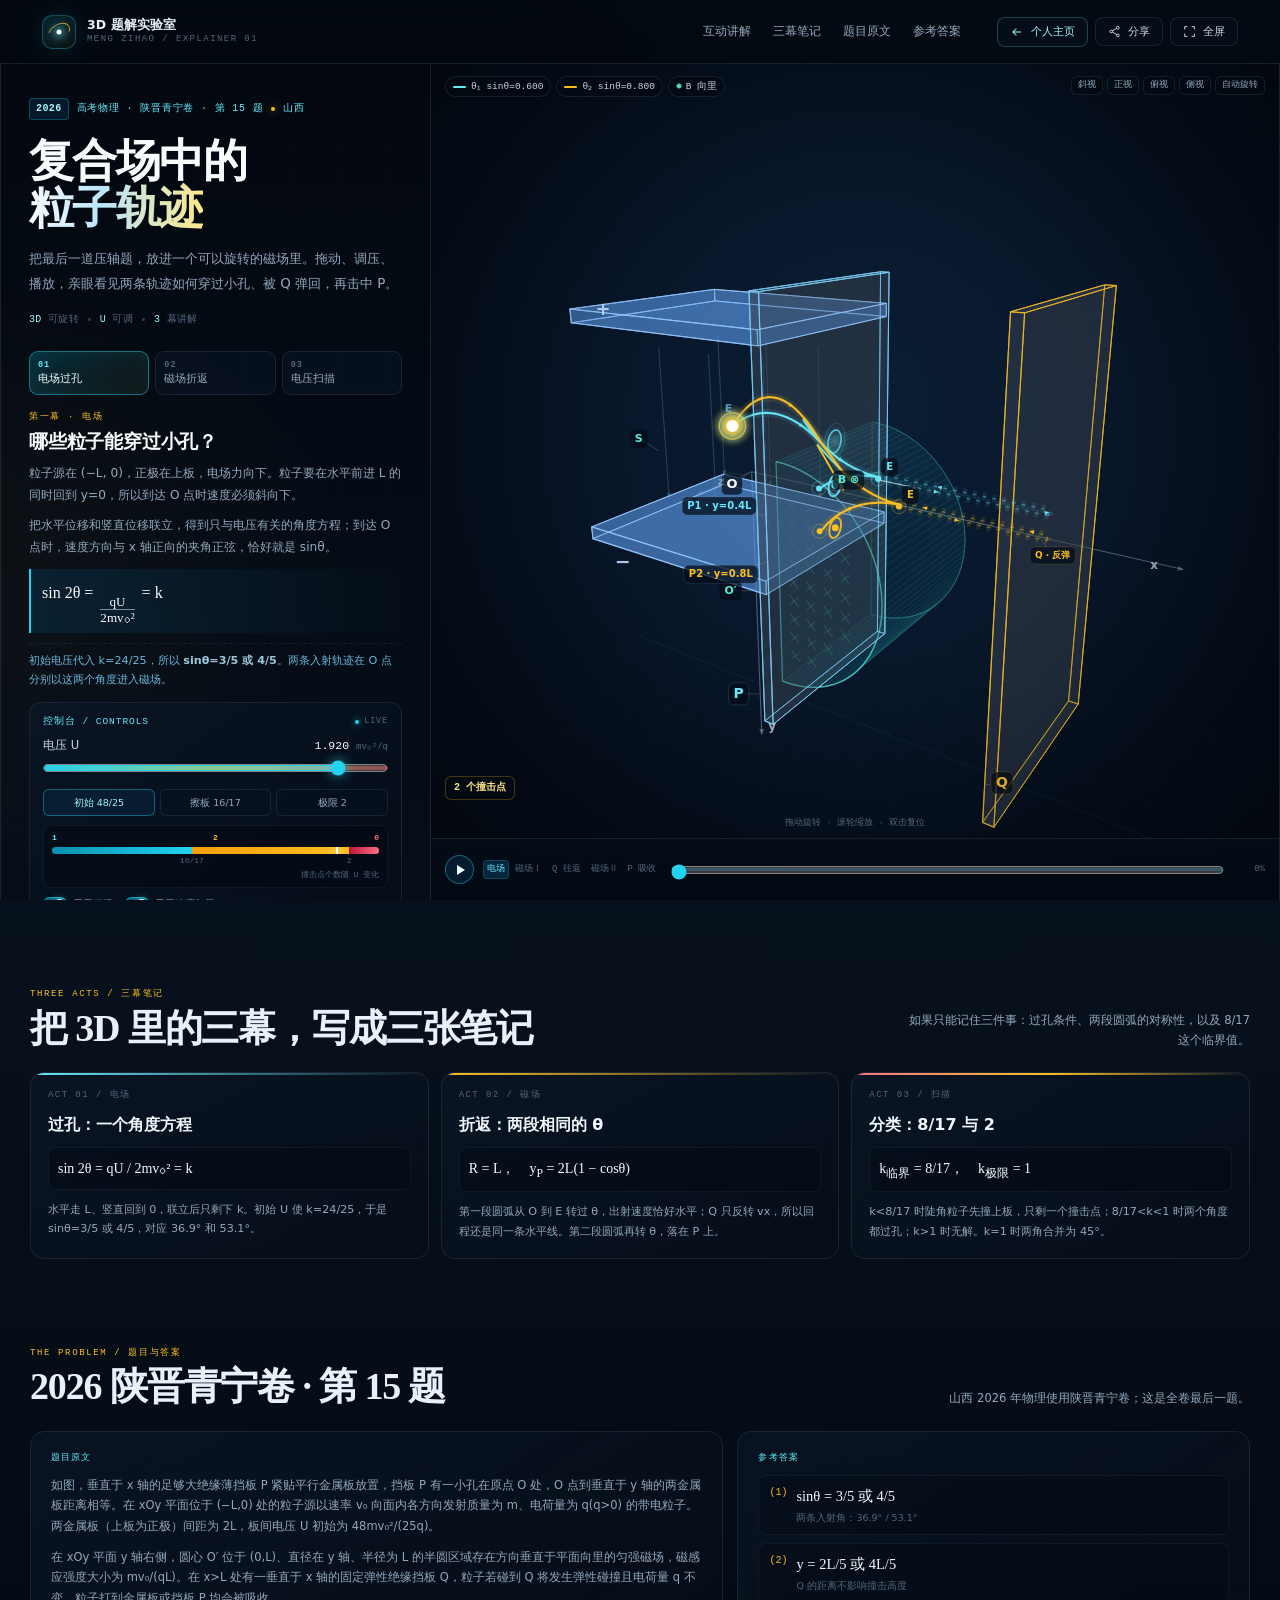
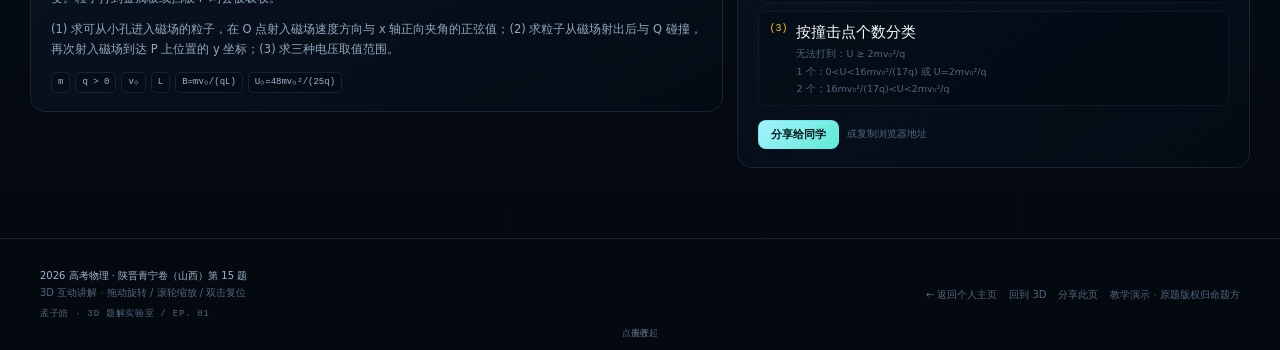
==== explainers/2026-shanxi-physics.html @ 92a9661e "Add 3D physics explainer page" ====
<!doctype html>
<html lang="zh-CN">
<head>
<meta charset="utf-8">
<meta name="viewport" content="width=device-width,initial-scale=1,viewport-fit=cover">
<title>复合场中的粒子轨迹 · 3D 题解 01 | 孟子皓</title>
<meta name="description" content="孟子皓的 3D 题解实验室 · EP.01：2026 高考物理陕晋青宁卷（山西）第 15 题。可旋转 3D 场景、可调电压、三幕讲解。肉眼看见粒子如何穿过小孔、被 Q 弹回并击中 P。">
<meta name="author" content="孟子皓">
<meta name="theme-color" content="#04080f">
<meta property="og:type" content="website">
<meta property="og:site_name" content="孟子皓 · 3D 题解实验室">
<meta property="og:title" content="复合场中的粒子轨迹 · 3D 题解 01">
<meta property="og:description" content="把最后一道压轴题，放进一个可以旋转的磁场。拖动、调压、播放，亲眼看见两条粒子轨迹如何穿过小孔、被 Q 弹回，再击中 P。">
<meta property="og:image" content="../assets/explainers/2026-shanxi-physics-scene.jpg">
<meta property="og:image:width" content="590">
<meta property="og:image:height" content="568">
<meta property="og:image:alt" content="复合场中的粒子轨迹 · 3D 题解场景">
<meta property="og:locale" content="zh_CN">
<meta name="twitter:card" content="summary_large_image">
<meta name="twitter:title" content="复合场中的粒子轨迹 · 3D 题解 01">
<meta name="twitter:description" content="可旋转 3D 场景 · 可调电压 · 三幕讲解">
<meta name="twitter:image" content="../assets/explainers/2026-shanxi-physics-scene.jpg">
<link rel="icon" href="data:image/svg+xml,%3Csvg%20xmlns='http://www.w3.org/2000/svg'%20viewBox='0%200%2064%2064'%3E%3Crect%20x='2'%20y='2'%20width='60'%20height='60'%20rx='14'%20fill='%2307111d'%20stroke='%23164e63'/%3E%3Cpath%20d='M13%2032h38M32%2013v38'%20stroke='%2338bdf8'%20stroke-opacity='.25'/%3E%3Cpath%20d='M32%2018a14%2014%200%200%201%200%2028z'%20fill='none'%20stroke='%2322d3ee'/%3E%3Cpath%20d='M9%2035c7-8%2013-8%2018-3%205%205%2012%206%2027-2'%20fill='none'%20stroke='%23fbbf24'%20stroke-width='2.4'/%3E%3Ccircle%20cx='32'%20cy='32'%20r='3'%20fill='%23f8fafc'/%3E%3C/svg%3E">
<style>
:root{
  --bg:#04080f;
  --bg-2:#07111d;
  --panel:rgba(8,18,32,.72);
  --panel-2:rgba(11,24,41,.72);
  --line:rgba(148,163,184,.14);
  --line-soft:rgba(148,163,184,.08);
  --text:#e8f1fb;
  --muted:#93a8bd;
  --faint:#52677d;
  --cyan:#67e8f9;
  --teal:#5eead4;
  --amber:#fbbf24;
  --red:#fb7185;
  --serif:"Songti SC","STSong","Noto Serif SC","SimSun",Georgia,serif;
  --sans:"PingFang SC","Microsoft YaHei","Noto Sans SC",system-ui,-apple-system,"Segoe UI",sans-serif;
  --mono:"JetBrains Mono","SFMono-Regular",Consolas,"Liberation Mono",monospace;
}
*{box-sizing:border-box}
html{scroll-behavior:smooth}
html,body{width:100%;max-width:100%}
body{
  margin:0;
  min-width:320px;
  background:
    radial-gradient(1200px 700px at 82% -12%, rgba(34,211,238,.13), transparent 58%),
    radial-gradient(900px 600px at -10% 30%, rgba(251,191,36,.055), transparent 55%),
    linear-gradient(180deg,#04080f 0%,#07111d 45%,#04080f 100%);
  color:var(--text);
  font-family:var(--sans);
  -webkit-font-smoothing:antialiased;
  line-height:1.6;
  overflow-x:hidden;
}
body:before{
  content:"";
  position:fixed;
  inset:0;
  pointer-events:none;
  z-index:0;
  background-image:
    linear-gradient(rgba(148,163,184,.032) 1px, transparent 1px),
    linear-gradient(90deg, rgba(148,163,184,.032) 1px, transparent 1px);
  background-size:48px 48px;
  mask-image:linear-gradient(180deg,rgba(0,0,0,.9),rgba(0,0,0,.25) 65%,transparent);
  -webkit-mask-image:linear-gradient(180deg,rgba(0,0,0,.9),rgba(0,0,0,.25) 65%,transparent);
}
::selection{background:rgba(34,211,238,.3);color:#fff}
a{color:inherit}
button{font:inherit}
.page{position:relative;z-index:1;min-height:100vh}

/* top bar */
.topbar{
  position:sticky;top:0;z-index:60;
  height:64px;display:flex;align-items:center;gap:26px;
  padding:0 clamp(16px,3.6vw,42px);
  border-bottom:1px solid var(--line);
  background:rgba(4,9,16,.72);
  backdrop-filter:blur(18px);-webkit-backdrop-filter:blur(18px);
}
.brand{display:flex;align-items:center;gap:11px;text-decoration:none;min-width:0;flex:0 0 auto}
.brand-mark{
  width:34px;height:34px;border-radius:10px;position:relative;flex:0 0 auto;
  border:1px solid rgba(34,211,238,.3);
  background:linear-gradient(145deg,rgba(34,211,238,.16),rgba(251,191,36,.05));
  box-shadow:0 0 26px rgba(34,211,238,.12);
}
.brand-mark:before{
  content:"";position:absolute;inset:8px 4px;border:1px solid rgba(251,191,36,.75);
  border-radius:50%;transform:rotate(-32deg);border-left-color:transparent;border-bottom-color:transparent;
}
.brand-mark:after{
  content:"";position:absolute;left:50%;top:50%;width:5px;height:5px;border-radius:50%;
  background:#f8fafc;transform:translate(-50%,-50%);box-shadow:0 0 10px 2px rgba(103,232,249,.9);
}
.brand b{display:block;font-size:12.5px;line-height:1.25;letter-spacing:.01em;white-space:nowrap}
.brand small{display:block;font:9px/1.4 var(--mono);letter-spacing:.16em;color:var(--faint);text-transform:uppercase;white-space:nowrap}
.topnav{display:flex;align-items:center;gap:2px;margin-left:auto}
.topnav a{
  text-decoration:none;font-size:11.5px;color:var(--muted);padding:7px 10px;border-radius:7px;
  transition:.16s;white-space:nowrap;
}
.topnav a:hover{color:var(--text);background:rgba(148,163,184,.08)}
.top-actions{display:flex;align-items:center;gap:7px;flex:0 0 auto}
.top-actions .home-link{color:#a5f3fc;border-color:rgba(103,232,249,.24);background:rgba(8,47,73,.28)}
.top-actions .home-link:hover{color:#fff;border-color:rgba(103,232,249,.52);background:rgba(8,47,73,.5)}
.top-actions .home-link svg{width:14px;height:14px;flex:0 0 auto}
.footer-series{display:block;margin-top:7px;color:var(--faint);font:9px/1.5 var(--mono);letter-spacing:.08em}
.btn{
  display:inline-flex;align-items:center;justify-content:center;gap:7px;
  border:1px solid var(--line);border-radius:8px;padding:7px 12px;
  background:rgba(10,22,38,.58);color:#cbd5e1;font-size:11px;line-height:1.2;
  cursor:pointer;transition:.16s;white-space:nowrap;text-decoration:none;
}
.btn:hover{color:#fff;border-color:rgba(103,232,249,.4);background:rgba(8,47,73,.35)}
.btn.primary{
  color:#06151d;border-color:rgba(103,232,249,.7);
  background:linear-gradient(135deg,#a5f3fc,#5eead4);
  font-weight:700;
}
.btn.primary:hover{background:linear-gradient(135deg,#cffafe,#99f6e4);border-color:#cffafe}
.btn.ghost{background:rgba(8,18,32,.5)}
.btn svg{width:13px;height:13px;flex:0 0 auto}

/* mobile hero */
.mobile-hero{display:none}

/* lab */
.lab{
  width:min(1640px,100%);margin:0 auto;
  display:grid;grid-template-columns:430px minmax(0,1fr);
  height:calc(100vh - 64px);min-height:700px;
  border-left:1px solid var(--line);border-right:1px solid var(--line);
  background:rgba(4,10,18,.26);min-width:0;
}
.brief{
  overflow-y:auto;overscroll-behavior:contain;
  padding:34px 28px 54px;border-right:1px solid var(--line);
  scrollbar-width:thin;scrollbar-color:rgba(56,189,248,.26) transparent;
  min-width:0;
}
.brief::-webkit-scrollbar{width:5px}
.brief::-webkit-scrollbar-thumb{background:rgba(56,189,248,.24);border-radius:99px}
.eyebrow{
  display:flex;align-items:center;gap:8px;flex-wrap:wrap;
  font:10px/1.4 var(--mono);letter-spacing:.08em;color:var(--cyan);
}
.eyebrow .year{
  display:inline-flex;align-items:center;justify-content:center;
  padding:3px 6px;border:1px solid rgba(34,211,238,.28);border-radius:4px;
  background:rgba(8,47,73,.45);color:#a5f3fc;font-weight:700;letter-spacing:.04em;
}
.eyebrow .dot{width:4px;height:4px;border-radius:50%;background:var(--amber);box-shadow:0 0 8px rgba(251,191,36,.7)}
h1{
  margin:18px 0 14px;font-family:var(--serif);font-weight:600;
  font-size:clamp(36px,3.5vw,49px);line-height:1.06;letter-spacing:-.035em;
  color:#f8fafc;
}
h1 em{
  font-style:normal;
  background:linear-gradient(92deg,#f8fafc 0%,#bae6fd 42%,#fde68a 100%);
  -webkit-background-clip:text;background-clip:text;-webkit-text-fill-color:transparent;
}
.lede{margin:0;font-size:13.4px;line-height:1.85;color:var(--muted);max-width:36em}
.intro-meta{display:flex;align-items:center;gap:9px;flex-wrap:wrap;margin-top:16px;font:10px/1.4 var(--mono);color:var(--faint);letter-spacing:.03em}
.intro-meta i{width:3px;height:3px;border-radius:50%;background:rgba(148,163,184,.35);display:inline-block}
.intro-meta b{color:#a5f3fc;font-weight:500}

/* tabs */
.tabs{display:grid;grid-template-columns:repeat(3,1fr);gap:6px;margin:24px 0 16px}
.tab{
  appearance:none;border:1px solid var(--line);border-radius:9px;
  background:rgba(10,22,38,.5);color:var(--muted);
  padding:9px 8px;text-align:left;cursor:pointer;transition:.16s;
  display:flex;flex-direction:column;gap:3px;min-width:0;
}
.tab b{font:8.5px/1 var(--mono);letter-spacing:.12em;color:var(--faint);font-weight:600}
.tab span{font-size:11px;line-height:1.2;white-space:nowrap;overflow:hidden;text-overflow:ellipsis}
.tab:hover{border-color:rgba(103,232,249,.28);color:#cbd5e1}
.tab.active{
  color:#ecfeff;border-color:rgba(34,211,238,.48);
  background:linear-gradient(145deg,rgba(8,145,178,.25),rgba(251,191,36,.05));
  box-shadow:0 0 22px rgba(34,211,238,.07) inset;
}
.tab.active b{color:var(--cyan)}

/* step content */
.step-panel{display:none}
.step-panel.active{display:block;animation:rise .35s ease both}
@keyframes rise{from{opacity:0;transform:translateY(4px)}to{opacity:1;transform:none}}
.kicker{font:9px/1.4 var(--mono);letter-spacing:.18em;color:var(--amber);text-transform:uppercase;margin-bottom:5px}
.step-panel h2{margin:0 0 9px;font-size:19px;line-height:1.35;font-weight:650;color:#f8fafc;letter-spacing:-.01em}
.step-panel p{margin:0 0 8px;font-size:12.2px;line-height:1.78;color:var(--muted)}
.step-panel p b{color:#e2e8f0;font-weight:600}
.formula{
  margin:11px 0 10px;padding:9px 11px;border-left:2px solid #22d3ee;border-radius:0 9px 9px 0;
  background:linear-gradient(90deg,rgba(8,47,73,.55),rgba(8,20,35,.22));
  color:#f8fafc;font-family:"Cambria Math","Times New Roman",Georgia,serif;
  font-size:16px;line-height:1.9;overflow-x:auto;white-space:nowrap;
}
.frac{display:inline-flex;flex-direction:column;vertical-align:-.55em;text-align:center;line-height:1.02;margin:0 3px;font-size:.82em}
.frac>span:first-child{border-bottom:1px solid rgba(226,232,240,.55);padding:0 3px 1px}
.frac>span:last-child{padding-top:1px}
.note{
  margin-top:10px;padding-top:8px;border-top:1px dashed rgba(56,189,248,.14);
  font-size:11.2px;line-height:1.68;color:#7dd3fc;opacity:.86;
}
.note b{color:#bae6fd}

/* cards / controls */
.card{border:1px solid var(--line);border-radius:12px;background:linear-gradient(145deg,rgba(11,24,41,.68),rgba(6,14,26,.55));padding:12px 13px;margin-top:12px}
.card-head{display:flex;align-items:center;justify-content:space-between;gap:8px;margin-bottom:8px}
.card-head>span{font:9.5px/1.4 var(--mono);letter-spacing:.1em;color:var(--cyan);text-transform:uppercase}
.card-head .live{display:flex;align-items:center;gap:5px;font:8.5px/1 var(--mono);color:var(--faint)}
.card-head .live:before{content:"";width:4px;height:4px;border-radius:50%;background:#22d3ee;box-shadow:0 0 7px #22d3ee;animation:pulse 1.8s infinite}
@keyframes pulse{50%{opacity:.35}}
.control-head{display:flex;align-items:baseline;justify-content:space-between;gap:10px;font-size:11.5px;color:#cbd5e1}
.control-head b{font:11.5px/1.3 var(--mono);color:#f8fafc;white-space:nowrap;font-weight:500}
.control-head b small{font-size:9px;color:var(--faint);font-weight:400}
input[type=range]{accent-color:#22d3ee}
#voltage{width:100%;height:22px;margin:2px 0 4px;cursor:pointer;background:transparent}
#voltage::-webkit-slider-runnable-track{height:4px;border-radius:99px;background:linear-gradient(90deg,rgba(34,211,238,.5),rgba(251,191,36,.5),rgba(251,113,133,.42))}
#voltage::-webkit-slider-thumb{-webkit-appearance:none;width:15px;height:15px;border-radius:50%;margin-top:-5.5px;background:#f8fafc;border:2px solid #22d3ee;box-shadow:0 0 12px rgba(34,211,238,.6);cursor:grab}
#voltage::-moz-range-track{height:4px;border-radius:99px;background:rgba(56,189,248,.35)}
#voltage::-moz-range-thumb{width:13px;height:13px;border:2px solid #22d3ee;background:#f8fafc;border-radius:50%}
.quick{display:flex;gap:5px;margin:3px 0 9px;flex-wrap:wrap}
.quick button{
  flex:1;min-width:0;border:1px solid var(--line);border-radius:6px;
  background:rgba(8,18,32,.58);color:var(--muted);padding:5px 3px;
  font-size:9.5px;cursor:pointer;transition:.15s;white-space:nowrap;
}
.quick button:hover{color:#e2e8f0;border-color:rgba(34,211,238,.4)}
.quick button.active{color:#a5f3fc;border-color:rgba(34,211,238,.4);background:rgba(8,47,73,.42)}

.band-wrap{margin:6px 0 8px;padding:8px 8px 6px;border-radius:8px;background:rgba(3,10,19,.46);border:1px solid var(--line-soft)}
.band-labels{display:flex;justify-content:space-between;font:8px/1 var(--mono);font-weight:700;margin-bottom:5px}
.band{height:7px;border-radius:99px;display:flex;overflow:hidden;position:relative;background:#0f172a}
.band .z1{background:linear-gradient(90deg,#0891b2,#22d3ee)}
.band .z2{background:linear-gradient(90deg,#f59e0b,#fbbf24)}
.band .z0{background:linear-gradient(90deg,#be123c,#fb7185)}
.band-marker{position:absolute;top:-3px;width:2px;height:13px;background:#f8fafc;box-shadow:0 0 8px rgba(248,250,252,.9);transform:translateX(-1px);border-radius:2px}
.band-ticks{position:relative;height:12px;font:8px/1 var(--mono);color:var(--faint);margin-top:3px}
.band-ticks span{position:absolute;transform:translateX(-50%);white-space:nowrap}
.band-caption{font:8px/1.3 var(--mono);color:var(--faint);text-align:right;margin-top:1px}

.switches{display:flex;gap:12px;flex-wrap:wrap;margin-top:7px}
.switch{display:inline-flex;align-items:center;gap:6px;font-size:10px;color:var(--muted);cursor:pointer;user-select:none}
.switch input{position:absolute;opacity:0;width:0;height:0}
.switch .track{width:24px;height:13px;border-radius:99px;background:rgba(51,65,85,.8);border:1px solid rgba(148,163,184,.2);position:relative;transition:.16s;flex:0 0 auto}
.switch .track:after{content:"";position:absolute;left:2px;top:1px;width:9px;height:9px;border-radius:50%;background:#94a3b8;transition:.16s}
.switch input:checked+.track{background:rgba(8,145,178,.6);border-color:rgba(34,211,238,.55)}
.switch input:checked+.track:after{left:11px;background:#ecfeff;box-shadow:0 0 7px rgba(103,232,249,.8)}

/* readout */
.read-grid{display:grid;grid-template-columns:1.35fr .85fr;gap:5px 8px;font-size:10.5px;align-items:baseline}
.read-grid span{color:var(--faint);white-space:nowrap;overflow:hidden;text-overflow:ellipsis}
.read-grid b{color:#e2e8f0;font-weight:500;text-align:right;font-variant-numeric:tabular-nums;white-space:nowrap;overflow:hidden;text-overflow:ellipsis}
.read-grid b.warn{color:var(--amber)}

.empty{
  display:none;border:1px solid rgba(251,113,133,.24);background:rgba(76,5,25,.22);
  border-radius:10px;padding:10px 11px;margin-top:10px;
}
.empty.show{display:block}
.empty b{display:block;font-size:11px;color:#fda4af;margin-bottom:3px}
.empty p{margin:0;font-size:10.5px;line-height:1.6;color:#fecdd3;opacity:.72}

/* details */
details{border:1px solid var(--line);border-radius:11px;background:rgba(7,16,29,.44);margin-top:10px;padding:9px 11px}
details summary{list-style:none;display:flex;align-items:center;justify-content:space-between;gap:8px;cursor:pointer;font-size:10.5px;color:#cbd5e1;font-weight:600}
details summary::-webkit-details-marker{display:none}
details summary .hint{font:8.5px/1.4 var(--mono);color:var(--faint);font-weight:400}
details[open] summary{margin-bottom:7px}
details p{margin:0 0 6px;font-size:10.8px;line-height:1.7;color:var(--muted)}
details p:last-child{margin-bottom:0}
.answer-list{display:flex;flex-direction:column;gap:6px}
.answer-list .row{display:flex;gap:8px;padding-top:6px;border-top:1px dashed rgba(251,191,36,.12);font-size:10.5px;line-height:1.55;color:#e2e8f0}
.answer-list .row:first-child{padding-top:0;border-top:0}
.answer-list .row>b{color:var(--amber);flex:0 0 auto}
.answer-list .row em{font-style:normal;color:#9fb4c9}
.answer-list .ranges{display:flex;flex-direction:column;gap:3px;font-size:9.7px;color:#cbd5e1}
.answer-list .ranges span{display:flex;gap:5px}
.answer-list .ranges i{font-style:normal;color:var(--faint)}
.answer-list .fine{font-size:8.7px;line-height:1.5;color:var(--faint);padding-left:22px}

/* viewer */
.viewer{
  position:relative;min-width:0;min-height:0;display:flex;flex-direction:column;
  background:
    radial-gradient(ellipse at 52% 38%,#0b1d34 0,#06111f 46%,#030912 100%);
}.viewer:after{
  content:"";position:absolute;inset:0;pointer-events:none;
  background:radial-gradient(ellipse at 50% 45%,transparent 45%,rgba(2,6,12,.48) 100%);
}
.canvas-wrap{flex:1 1 auto;min-height:0;position:relative;overflow:hidden}
#scene{position:absolute;inset:0;display:block;width:100%;height:100%;touch-action:none;cursor:grab}
.hud{position:absolute;left:14px;top:12px;right:14px;display:flex;align-items:flex-start;justify-content:space-between;gap:10px;pointer-events:none;z-index:2}
.legend{display:flex;flex-wrap:wrap;gap:5px;max-width:60%}
.chip{
  display:inline-flex;align-items:center;gap:5px;font:9.5px/1.2 var(--mono);
  color:#cbd5e1;background:rgba(3,10,19,.62);border:1px solid var(--line);
  border-radius:999px;padding:4px 7px;backdrop-filter:blur(6px);white-space:nowrap;
}
.chip i{width:13px;height:2px;border-radius:2px;display:inline-block}
.chip.dim{color:var(--faint);border-style:dashed}
.chip .cross{font-weight:700;color:#5eead4;font-size:10px;line-height:1}
.view-actions{display:flex;gap:4px;flex-wrap:wrap;justify-content:flex-end;pointer-events:auto;max-width:46%}
.view-btn{
  border:1px solid var(--line);background:rgba(3,10,19,.62);color:var(--muted);
  border-radius:6px;padding:4px 6px;font:9px/1 var(--mono);cursor:pointer;
  transition:.15s;backdrop-filter:blur(6px);white-space:nowrap;
}
.view-btn:hover{color:#f8fafc;border-color:rgba(34,211,238,.42)}
.view-btn.on{color:#67e8f9;border-color:rgba(34,211,238,.45);background:rgba(8,47,73,.55)}
.status{
  position:absolute;left:14px;bottom:38px;z-index:2;
  font:10px/1.2 var(--mono);font-weight:600;color:#a5f3fc;
  background:rgba(3,10,19,.72);border:1px solid rgba(34,211,238,.22);
  border-radius:6px;padding:5px 8px;backdrop-filter:blur(6px);pointer-events:none;
}
.status[data-tone=amber]{color:#fde68a;border-color:rgba(251,191,36,.26)}
.status[data-tone=red]{color:#fecdd3;border-color:rgba(251,113,133,.3)}
.status[data-tone=muted]{color:var(--faint);border-color:var(--line)}
.hint{position:absolute;left:50%;bottom:9px;transform:translateX(-50%);z-index:2;font:9px/1.2 var(--mono);color:var(--faint);pointer-events:none;white-space:nowrap}

.timeline{
  flex:0 0 62px;display:flex;align-items:center;gap:9px;padding:0 14px;
  border-top:1px solid var(--line);background:linear-gradient(180deg,rgba(5,13,24,.68),rgba(3,9,18,.94));
  position:relative;z-index:3;min-width:0;
}
.play{
  width:29px;height:29px;flex:0 0 auto;border-radius:50%;
  border:1px solid rgba(34,211,238,.4);background:rgba(8,47,73,.5);
  display:flex;align-items:center;justify-content:center;cursor:pointer;transition:.16s;
}
.play:hover{background:rgba(8,145,178,.35);box-shadow:0 0 16px rgba(34,211,238,.2)}
.play .tri{width:0;height:0;border-top:5px solid transparent;border-bottom:5px solid transparent;border-left:8px solid #ecfeff;margin-left:2px}
.play .pause{width:8px;height:10px;border-left:3px solid #ecfeff;border-right:3px solid #ecfeff;display:block}
.stages{display:flex;gap:2px;flex:0 0 auto}
.stage{
  border:0;background:transparent;color:var(--faint);font:8.8px/1.2 var(--mono);
  padding:4px;border-radius:4px;cursor:pointer;white-space:nowrap;transition:.15s;
}
.stage:hover{color:#cbd5e1;background:rgba(30,41,59,.5)}
.stage.active{color:#67e8f9;background:rgba(8,47,73,.75);box-shadow:0 0 0 1px rgba(34,211,238,.2) inset}
#progress{flex:1;min-width:40px;height:18px;cursor:pointer;background:transparent}
#progress::-webkit-slider-runnable-track{height:3px;border-radius:99px;background:rgba(56,189,248,.22)}
#progress::-webkit-slider-thumb{-webkit-appearance:none;width:11px;height:11px;border-radius:50%;margin-top:-4px;background:#e2e8f0;border:2px solid #22d3ee}
#progress::-moz-range-track{height:3px;border-radius:99px;background:rgba(56,189,248,.22)}
#progress::-moz-range-thumb{width:10px;height:10px;border:2px solid #22d3ee;background:#e2e8f0;border-radius:50%}
.pct{font:9px/1 var(--mono);color:var(--faint);width:30px;text-align:right;flex:0 0 auto;font-variant-numeric:tabular-nums}

/* below fold */
.notes,.exam{width:min(1220px,calc(100% - 40px));margin:0 auto;padding:88px 0 0}
.section-head{display:flex;align-items:flex-end;justify-content:space-between;gap:18px;margin-bottom:22px}
.section-head .kicker{margin-bottom:6px}
.section-head h2{margin:0;font-family:var(--serif);font-weight:600;font-size:clamp(27px,3vw,38px);line-height:1.15;letter-spacing:-.03em}
.section-head p{margin:0;max-width:30em;font-size:11.5px;line-height:1.7;color:var(--muted);text-align:right}
.note-grid{display:grid;grid-template-columns:repeat(3,1fr);gap:12px}
.note-card{
  border:1px solid var(--line);border-radius:14px;padding:18px 17px 16px;
  background:linear-gradient(145deg,rgba(11,24,41,.62),rgba(6,14,26,.42));
  position:relative;overflow:hidden;
}
.note-card:before{content:"";position:absolute;left:0;top:0;width:100%;height:2px;background:linear-gradient(90deg,var(--cyan),transparent)}
.note-card:nth-child(2):before{background:linear-gradient(90deg,var(--amber),transparent)}
.note-card:nth-child(3):before{background:linear-gradient(90deg,var(--red),var(--amber),transparent)}
.note-card .num{font:9px/1 var(--mono);letter-spacing:.16em;color:var(--faint);margin-bottom:14px}
.note-card h3{margin:0 0 7px;font-size:16px;line-height:1.4;color:#f1f5f9;font-weight:650}
.note-card p{margin:0;font-size:11.2px;line-height:1.75;color:var(--muted)}
.note-card .mini-formula{
  margin:10px 0;padding:8px 9px;border-radius:7px;background:rgba(3,10,19,.45);
  border:1px solid var(--line-soft);font-family:"Cambria Math","Times New Roman",serif;
  font-size:14px;line-height:1.8;color:#f8fafc;white-space:nowrap;overflow-x:auto;
}

.exam{padding-bottom:70px}
.exam-grid{display:grid;grid-template-columns:1.15fr .85fr;gap:14px;align-items:start}
.exam-card,.answer-box{border:1px solid var(--line);border-radius:15px;background:linear-gradient(145deg,rgba(11,24,41,.62),rgba(6,14,26,.4));padding:20px 20px 18px}
.exam-card h3,.answer-box h3{margin:0 0 10px;font:9px/1.4 var(--mono);letter-spacing:.12em;color:var(--cyan);text-transform:uppercase}
.exam-card p{margin:0 0 10px;font-size:11.5px;line-height:1.8;color:var(--muted)}
.exam-card p:last-child{margin-bottom:0}
.givens{display:flex;flex-wrap:wrap;gap:5px;margin-top:12px}
.givens span{font:9px/1.2 var(--mono);color:#9fb4c9;border:1px solid var(--line);border-radius:5px;padding:4px 6px;background:rgba(3,10,19,.35)}
.result{display:flex;flex-direction:column;gap:8px}
.result .r{display:flex;gap:9px;align-items:flex-start;padding:9px 10px;border-radius:8px;background:rgba(3,10,19,.35);border:1px solid var(--line-soft)}
.result .r>b{font:10px/1.5 var(--mono);color:var(--amber);flex:0 0 auto}
.result .r>div{font-size:11.5px;line-height:1.6;color:#e2e8f0}
.result .r small{display:block;font-size:9.5px;color:var(--faint);margin-top:2px}
.result .r .formula-line{font-family:"Cambria Math","Times New Roman",serif;font-size:14.5px;color:#f8fafc}
.share-cta{margin-top:14px;display:flex;gap:8px;align-items:center;flex-wrap:wrap}
.share-cta span{font:9.5px/1.4 var(--mono);color:var(--faint)}

footer{border-top:1px solid var(--line);padding:28px clamp(18px,4vw,40px);color:var(--faint);font-size:10px;line-height:1.7}
.footer-in{width:min(1220px,100%);margin:0 auto;display:flex;justify-content:space-between;gap:18px;flex-wrap:wrap;align-items:center}
.footer-in b{color:#9fb4c9;font-weight:500}
.footer-links{display:flex;gap:12px;flex-wrap:wrap}
.footer-links a,.footer-links button{background:none;border:0;padding:0;color:var(--faint);font:inherit;cursor:pointer;text-decoration:none}
.footer-links a:hover,.footer-links button:hover{color:var(--cyan)}

/* toast */
.toast{
  position:fixed;left:50%;bottom:26px;z-index:200;transform:translate(-50%,16px);
  background:rgba(6,16,29,.94);border:1px solid rgba(103,232,249,.28);
  color:#e2e8f0;border-radius:9px;padding:9px 13px;font-size:11px;line-height:1.4;
  box-shadow:0 18px 50px rgba(0,0,0,.55);opacity:0;pointer-events:none;
  transition:.22s;backdrop-filter:blur(10px);max-width:min(90vw,520px);text-align:center;
}
.toast.show{opacity:1;transform:translate(-50%,0)}

/* small screens */
@media (max-width:1120px){
  .lab{grid-template-columns:390px minmax(0,1fr)}
  .brief{padding:28px 22px 44px}
  .section-head p{display:none}
}
@media (max-width:900px){
  .topbar{height:56px;gap:12px;padding:0 15px}
  .topnav{display:none}
  .brand-mark{width:29px;height:29px}
  .brand b{font-size:11.5px}
  .brand small{font-size:8px;letter-spacing:.1em}
  .top-actions .btn{padding:6px 9px;font-size:10px}
  .top-actions .btn .label-full{display:none}
  .mobile-hero{display:block;width:100%;max-width:720px;margin:0 auto;padding:26px 18px 14px}
  .mobile-hero .eyebrow{font-size:9px}
  .mobile-hero h1{font-size:clamp(31px,8vw,42px);margin:12px 0 10px}
  .mobile-hero .lede{font-size:12.5px;max-width:100%;overflow-wrap:break-word}
  .mobile-hero .intro-meta{margin-top:12px}
  .lab{grid-template-columns:minmax(0,1fr);height:auto;min-height:0;border:0;width:100%}
  .viewer{order:1;height:58vh;min-height:420px;border-bottom:1px solid var(--line);width:100%;max-width:100%}
  .brief{order:2;overflow:visible;padding:20px 18px 36px;border-right:0;width:100%;max-width:100%}
  .brief>.intro{display:none}
  .tabs{position:sticky;top:56px;z-index:20;background:rgba(4,10,18,.92);backdrop-filter:blur(10px);padding:6px 0;margin-top:0}
  .legend{max-width:62%}
  .view-actions{max-width:38%}
  .status{bottom:10px;left:10px}
  .hint{display:none}
  .timeline{height:auto;min-height:76px;display:flex;flex-wrap:wrap;align-items:center;gap:7px 8px;padding:8px 11px;overflow:hidden;width:100%;max-width:100%}
  .stages{order:4;flex:1 0 100%;min-width:0;overflow-x:auto;justify-content:flex-start;padding-bottom:1px;scrollbar-width:none}
  .stages::-webkit-scrollbar{display:none}
  #progress{order:2;flex:1 1 120px;min-width:0;max-width:100%;width:auto}
  .pct{order:3;width:32px}
  .play{order:1}
  .notes,.exam{width:calc(100% - 36px);padding-top:64px}
  .section-head{display:block;margin-bottom:16px}
  .section-head h2{font-size:28px}
  .note-grid{grid-template-columns:1fr}
  .exam-grid{grid-template-columns:1fr}
  .exam{padding-bottom:52px}
  .footer-in{display:block;text-align:left}
  .footer-links{margin-top:10px}
}
@media (max-width:560px){
  .brand small{display:none}
  .top-actions{gap:5px}
  .top-actions .btn{padding:6px 8px}
  .mobile-hero{padding-top:20px}
  .viewer{height:54vh;min-height:380px}
  .legend{gap:3px}
  .chip{font-size:8px;padding:3px 5px}
  .view-actions{gap:3px;max-width:42%}
  .view-actions .view-btn:not([data-view="iso"]):not([data-view="front"]){display:none}
  #autoBtn{display:none}
  .view-btn{font-size:8px;padding:3px 4px}
  .stage{font-size:8px;padding:3px}
  .formula{font-size:14px}
  .step-panel h2{font-size:17px}
  .note-card{padding:15px}
  .exam-card,.answer-box{padding:16px}
}
@media (prefers-reduced-motion:reduce){
  *{animation-duration:.001ms!important;transition-duration:.001ms!important;scroll-behavior:auto!important}
}
</style>
</head>
<body>
<div class="page" id="top">
  <header class="topbar">
    <a class="brand" href="#top" aria-label="孟子皓 3D 题解实验室 · 回到顶部">
      <span class="brand-mark" aria-hidden="true"></span>
      <span>
        <b>3D 题解实验室</b>
        <small>MENG ZIHAO / EXPLAINER 01</small>
      </span>
    </a>
    <nav class="topnav" aria-label="页面导航">
      <a href="#lab">互动讲解</a>
      <a href="#notes">三幕笔记</a>
      <a href="#questions">题目原文</a>
      <a href="#answers">参考答案</a>
    </nav>
    <div class="top-actions">
      <a class="btn ghost home-link" href="../index.html#explainers" aria-label="返回孟子皓个人主页">
        <svg viewBox="0 0 24 24" fill="none" stroke="currentColor" stroke-width="1.8" aria-hidden="true"><path d="M19 12H5M11 6l-6 6 6 6"/></svg>
        <span class="label-full">个人主页</span>
      </a>
      <button type="button" class="btn ghost js-share" id="shareBtn" aria-label="分享这个网页">
        <svg viewBox="0 0 24 24" fill="none" stroke="currentColor" stroke-width="1.8" aria-hidden="true"><circle cx="18" cy="5" r="2.5"/><circle cx="6" cy="12" r="2.5"/><circle cx="18" cy="19" r="2.5"/><path d="m8.3 10.8 7.4-4.3M8.3 13.2l7.4 4.3"/></svg>
        <span class="label-full">分享</span>
      </button>
      <button type="button" class="btn ghost" id="fullBtn" aria-label="全屏观看">
        <svg viewBox="0 0 24 24" fill="none" stroke="currentColor" stroke-width="1.8" aria-hidden="true"><path d="M8 3H3v5M16 3h5v5M8 21H3v-5M16 21h5v-5"/></svg>
        <span class="label-full">全屏</span>
      </button>
    </div>
  </header>

  <main>
    <section class="mobile-hero" aria-label="课程介绍">
      <div class="eyebrow"><span class="year">2026</span> 高考物理 · 陕晋青宁卷 · 第 15 题 <i class="dot"></i> 山西</div>
      <h1>复合场中的<br><em>粒子轨迹</em></h1>
      <p class="lede">把最后一道压轴题，放进一个可以旋转的磁场里。拖动、调压、播放，亲眼看见两条轨迹如何穿过小孔、被 Q 弹回，再击中 P。</p>
      <div class="intro-meta"><span><b>3D</b> 可旋转</span><i></i><span><b>U</b> 可调</span><i></i><span><b>3</b> 幕讲解</span></div>
    </section>

    <section class="lab" id="lab" aria-label="3D 互动讲解">
      <aside class="brief">
        <div class="intro">
          <div class="eyebrow"><span class="year">2026</span> 高考物理 · 陕晋青宁卷 · 第 15 题 <i class="dot"></i> 山西</div>
          <h1>复合场中的<br><em>粒子轨迹</em></h1>
          <p class="lede">把最后一道压轴题，放进一个可以旋转的磁场里。拖动、调压、播放，亲眼看见两条轨迹如何穿过小孔、被 Q 弹回，再击中 P。</p>
          <div class="intro-meta"><span><b>3D</b> 可旋转</span><i></i><span><b>U</b> 可调</span><i></i><span><b>3</b> 幕讲解</span></div>
        </div>

        <div class="tabs" role="tablist" aria-label="三幕讲解">
          <button type="button" class="tab active" data-step="1" role="tab" aria-selected="true"><b>01</b><span>电场过孔</span></button>
          <button type="button" class="tab" data-step="2" role="tab" aria-selected="false"><b>02</b><span>磁场折返</span></button>
          <button type="button" class="tab" data-step="3" role="tab" aria-selected="false"><b>03</b><span>电压扫描</span></button>
        </div>

        <div class="step-panels" id="stepPanels">
          <article class="step-panel active" data-panel="1">
            <div class="kicker">第一幕 · 电场</div>
            <h2>哪些粒子能穿过小孔？</h2>
            <p>粒子源在 (−L, 0)，正极在上板，电场力向下。粒子要在水平前进 L 的同时回到 y=0，所以到达 O 点时速度必须斜向下。</p>
            <p>把水平位移和竖直位移联立，得到只与电压有关的角度方程；到达 O 点时，速度方向与 x 轴正向的夹角正弦，恰好就是 sinθ。</p>
            <div class="formula"><span>sin 2θ = </span><span class="frac"><span>qU</span><span>2mv₀²</span></span><span> = k</span></div>
            <div class="note">初始电压代入 k=24/25，所以 <b>sinθ=3/5 或 4/5</b>。两条入射轨迹在 O 点分别以这两个角度进入磁场。</div>
          </article>

          <article class="step-panel" data-panel="2">
            <div class="kicker">第二幕 · 磁场</div>
            <h2>磁场怎样把它送回 P？</h2>
            <p>进入磁场后，速度大小仍为 v₀，回旋半径 R=mv₀/(qB)=L。第一段圆弧从 O 到 E，正好转过 θ，出射速度变为水平。</p>
            <p>粒子水平撞上 Q，弹性碰撞只把 vx 反向；它沿同一水平线回到 E。第二段圆弧再转过 θ，打在 P 的右侧。</p>
            <div class="formula"><span>y<sub>P</sub> = 2L(1 − cos θ)</span></div>
            <div class="note">Q 的距离不影响撞击高度——这是本题最漂亮的对称性。代入两个角度，得到 <b>y=2L/5 或 4L/5</b>。动画中往返两条水平线略作错位，只为看清反弹。</div>
          </article>

          <article class="step-panel" data-panel="3">
            <div class="kicker">第三幕 · 扫描</div>
            <h2>电压如何决定撞击点个数？</h2>
            <p>电压越大，k 越大，入射角越靠近 45°，两条轨迹越靠拢。但电压太大时，没有粒子能到达 O；电压太小时，陡角轨迹会先撞上上板。</p>
            <p>临界条件是陡角轨迹的最高点刚好到上板，联立 sin²θ=2k 与 sin2θ=k，得到 k=8/17，即 U=16mv₀²/(17q)。</p>
            <div class="formula"><span>k = </span><span class="frac"><span>qU</span><span>2mv₀²</span></span><span>，　k<sub>临界</sub> = </span><span class="frac"><span>8</span><span>17</span></span></div>
            <div class="note">扫描电压时，场景会实时显示：0 个、1 个或 2 个撞击点。临界值 16/17 处按“擦板即吸收”计为 1 个。</div>
          </article>
        </div>

        <div class="card controls" aria-label="电压与显示控制">
          <div class="card-head"><span>控制台 / CONTROLS</span><span class="live">LIVE</span></div>
          <div class="control-head">
            <span>电压 U</span>
            <b><span id="uValue">1.920</span> <small>mv₀²/q</small></b>
          </div>
          <input id="voltage" type="range" min="0" max="2.2" step="0.001" value="1.92" aria-label="电压 U，单位 m v0 平方除以 q">
          <div class="quick" id="quick">
            <button type="button" data-u="1.92">初始 48/25</button>
            <button type="button" data-u="0.941176">擦板 16/17</button>
            <button type="button" data-u="2">极限 2</button>
          </div>
          <div class="band-wrap" aria-hidden="true">
            <div class="band-labels"><span style="color:#67e8f9">1</span><span style="color:#fbbf24">2</span><span style="color:#fb7185">0</span></div>
            <div class="band">
              <span class="z1" style="width:42.78%"></span>
              <span class="z2" style="width:48.13%"></span>
              <span class="z0" style="width:9.09%"></span>
              <i class="band-marker" id="bandMarker" style="left:87.27%"></i>
            </div>
            <div class="band-ticks"><span style="left:42.78%">16/17</span><span style="left:90.91%">2</span></div>
            <div class="band-caption">撞击点个数随 U 变化</div>
          </div>
          <div class="switches">
            <label class="switch"><input id="toggleField" type="checkbox" checked><span class="track"></span><span>显示磁场</span></label>
            <label class="switch"><input id="toggleVectors" type="checkbox" checked><span class="track"></span><span>显示速度矢量</span></label>
          </div>
        </div>

        <div class="card readout" aria-label="实时读数">
          <div class="card-head"><span>实时读数 / READOUT</span><span class="live">LIVE</span></div>
          <div class="read-grid" id="readout"></div>
        </div>

        <div class="empty" id="empty">
          <b>没有粒子能过孔</b>
          <p id="emptyText">U 超过 2mv₀²/q 后，k&gt;1，方程 sin2θ=k 无解。无论朝哪个方向发射，粒子都会先打到金属板或挡板 P。</p>
        </div>

        <details class="answers" open>
          <summary>参考结论 <span class="hint">点击收起</span></summary>
          <div class="answer-list">
            <div class="row"><b>(1)</b><span>sinθ = <em>3/5</em> 或 <em>4/5</em></span></div>
            <div class="row"><b>(2)</b><span>y = <em>2L/5</em> 或 <em>4L/5</em></span></div>
            <div class="row">
              <b>(3)</b>
              <div class="ranges">
                <span><i>无法打到：</i>U ≥ 2mv₀²/q</span>
                <span><i>1 个：</i>0&lt;U&lt;16mv₀²/(17q) 或 U=2mv₀²/q</span>
                <span><i>2 个：</i>16mv₀²/(17q)&lt;U&lt;2mv₀²/q</span>
              </div>
            </div>
            <div class="fine">U=16mv₀²/(17q) 为擦板临界；本页按“擦到即吸收”计为 1 个撞击点。</div>
          </div>
        </details>

        <details class="question">
          <summary>完整题干与已知量 <span class="hint">展开</span></summary>
          <p>挡板 P 垂直于 x 轴，小孔在 O；两金属板间距 2L，上板为正极，板间电压 U 初始为 48mv₀²/(25q)。粒子源在 (−L,0)，以 v₀ 向平面内各方向发射质量 m、电荷量 q(q&gt;0) 的粒子。y 轴右侧是圆心 O′(0,L)、直径在 y 轴、半径 L 的半圆磁场，B=mv₀/(qL)，方向垂直纸面向里。x&gt;L 处有垂直 x 轴的弹性绝缘挡板 Q。</p>
          <p>(1) 求可从小孔进入磁场的粒子，在 O 点速度方向与 x 轴正向夹角的正弦值。(2) 求粒子与 Q 碰撞后再次进入磁场，到达 P 上位置的 y 坐标。(3) 求三种电压范围。</p>
        </details>
      </aside>

      <section class="viewer" aria-label="三维场景">
        <div class="canvas-wrap" id="canvasWrap">
          <canvas id="scene" role="img" aria-label="可旋转的三维物理场景：平行金属板、半圆磁场、粒子轨迹与挡板 P、Q"></canvas>
          <div class="hud">
            <div class="legend" id="legend"></div>
            <div class="view-actions" aria-label="视角控制">
              <button type="button" class="view-btn" data-view="iso">斜视</button>
              <button type="button" class="view-btn" data-view="front">正视</button>
              <button type="button" class="view-btn" data-view="top">俯视</button>
              <button type="button" class="view-btn" data-view="side">侧视</button>
              <button type="button" class="view-btn" id="autoBtn">自动旋转</button>
            </div>
          </div>
          <div class="status" id="status" data-tone="amber">2 个撞击点</div>
          <div class="hint">拖动旋转 · 滚轮缩放 · 双击复位</div>
        </div>
        <div class="timeline">
          <button type="button" class="play" id="playBtn" aria-label="播放粒子运动"><span class="tri"></span></button>
          <div class="stages" id="stages">
            <button type="button" class="stage active" data-stage="electric">电场</button>
            <button type="button" class="stage" data-stage="arc1">磁场Ⅰ</button>
            <button type="button" class="stage" data-stage="q">Q 往返</button>
            <button type="button" class="stage" data-stage="arc2">磁场Ⅱ</button>
            <button type="button" class="stage" data-stage="impact">P 吸收</button>
          </div>
          <input id="progress" type="range" min="0" max="1" step="0.001" value="0" aria-label="播放进度">
          <span class="pct" id="pct">0%</span>
        </div>
      </section>
    </section>

    <section class="notes" id="notes">
      <div class="section-head">
        <div>
          <div class="kicker">THREE ACTS / 三幕笔记</div>
          <h2>把 3D 里的三幕，写成三张笔记</h2>
        </div>
        <p>如果只能记住三件事：过孔条件、两段圆弧的对称性，以及 8/17 这个临界值。</p>
      </div>
      <div class="note-grid">
        <article class="note-card">
          <div class="num">ACT 01 / 电场</div>
          <h3>过孔：一个角度方程</h3>
          <div class="mini-formula">sin 2θ = qU / 2mv₀² = k</div>
          <p>水平走 L、竖直回到 0，联立后只剩下 k。初始 U 使 k=24/25，于是 sinθ=3/5 或 4/5，对应 36.9° 和 53.1°。</p>
        </article>
        <article class="note-card">
          <div class="num">ACT 02 / 磁场</div>
          <h3>折返：两段相同的 θ</h3>
          <div class="mini-formula">R = L，　y<sub>P</sub> = 2L(1 − cosθ)</div>
          <p>第一段圆弧从 O 到 E 转过 θ，出射速度恰好水平；Q 只反转 vx，所以回程还是同一条水平线。第二段圆弧再转 θ，落在 P 上。</p>
        </article>
        <article class="note-card">
          <div class="num">ACT 03 / 扫描</div>
          <h3>分类：8/17 与 2</h3>
          <div class="mini-formula">k<sub>临界</sub> = 8/17，　k<sub>极限</sub> = 1</div>
          <p>k&lt;8/17 时陡角粒子先撞上板，只剩一个撞击点；8/17&lt;k&lt;1 时两个角度都过孔；k&gt;1 时无解。k=1 时两角合并为 45°。</p>
        </article>
      </div>
    </section>

    <section class="exam" id="questions">
      <div class="section-head">
        <div>
          <div class="kicker">THE PROBLEM / 题目与答案</div>
          <h2>2026 陕晋青宁卷 · 第 15 题</h2>
        </div>
        <p>山西 2026 年物理使用陕晋青宁卷；这是全卷最后一题。</p>
      </div>
      <div class="exam-grid">
        <article class="exam-card">
          <h3>题目原文</h3>
          <p>如图，垂直于 x 轴的足够大绝缘薄挡板 P 紧贴平行金属板放置，挡板 P 有一小孔在原点 O 处，O 点到垂直于 y 轴的两金属板距离相等。在 xOy 平面位于 (−L,0) 处的粒子源以速率 v₀ 向面内各方向发射质量为 m、电荷量为 q(q&gt;0) 的带电粒子。两金属板（上板为正极）间距为 2L，板间电压 U 初始为 48mv₀²/(25q)。</p>
          <p>在 xOy 平面 y 轴右侧，圆心 O′ 位于 (0,L)、直径在 y 轴、半径为 L 的半圆区域存在方向垂直于平面向里的匀强磁场，磁感应强度大小为 mv₀/(qL)。在 x&gt;L 处有一垂直于 x 轴的固定弹性绝缘挡板 Q，粒子若碰到 Q 将发生弹性碰撞且电荷量 q 不变。粒子打到金属板或挡板 P 均会被吸收。</p>
          <p>(1) 求可从小孔进入磁场的粒子，在 O 点射入磁场速度方向与 x 轴正向夹角的正弦值；(2) 求粒子从磁场射出后与 Q 碰撞，再次射入磁场到达 P 上位置的 y 坐标；(3) 求三种电压取值范围。</p>
          <div class="givens">
            <span>m</span><span>q &gt; 0</span><span>v₀</span><span>L</span><span>B=mv₀/(qL)</span><span>U₀=48mv₀²/(25q)</span>
          </div>
        </article>
        <aside class="answer-box" id="answers">
          <h3>参考答案</h3>
          <div class="result">
            <div class="r"><b>(1)</b><div><span class="formula-line">sinθ = 3/5 或 4/5</span><small>两条入射角：36.9° / 53.1°</small></div></div>
            <div class="r"><b>(2)</b><div><span class="formula-line">y = 2L/5 或 4L/5</span><small>Q 的距离不影响撞击高度</small></div></div>
            <div class="r"><b>(3)</b><div>
              <span class="formula-line">按撞击点个数分类</span>
              <small>无法打到：U ≥ 2mv₀²/q</small>
              <small>1 个：0&lt;U&lt;16mv₀²/(17q) 或 U=2mv₀²/q</small>
              <small>2 个：16mv₀²/(17q)&lt;U&lt;2mv₀²/q</small>
            </div></div>
          </div>
          <div class="share-cta">
            <button type="button" class="btn primary js-share">分享给同学</button>
            <span>或复制浏览器地址</span>
          </div>
        </aside>
      </div>
    </section>
  </main>

  <footer>
    <div class="footer-in">
      <div><b>2026 高考物理 · 陕晋青宁卷（山西）第 15 题</b><br>3D 互动讲解 · 拖动旋转 / 滚轮缩放 / 双击复位<span class="footer-series">孟子皓 · 3D 题解实验室 / EP. 01</span></div>
      <div class="footer-links">
        <a href="../index.html#explainers">← 返回个人主页</a>
        <a href="#lab">回到 3D</a>
        <button type="button" class="js-share">分享此页</button>
        <span>教学演示 · 原题版权归命题方</span>
      </div>
    </div>
  </footer>
</div>
<div class="toast" id="toast" role="status" aria-live="polite"></div>
<script>
const PI = Math.PI;
const TAU = PI * 2;
const U_INIT = 48 / 25;
const U_GRAZE = 16 / 17;
const U_LIMIT = 2;
const K_GRAZE = 8 / 17;
const Q_X = 2.05;

/* ------------------------------------------------------------------ */
/* Small math helpers.                                                */
/* ------------------------------------------------------------------ */

const clamp = (x, a, b) => Math.min(b, Math.max(a, x));
const lerp = (a, b, t) => a + (b - a) * t;
const sub = (a, b) => [a[0] - b[0], a[1] - b[1], a[2] - b[2]];
const add = (a, b) => [a[0] + b[0], a[1] + b[1], a[2] + b[2]];
const mul = (a, s) => [a[0] * s, a[1] * s, a[2] * s];
const dot = (a, b) => a[0] * b[0] + a[1] * b[1] + a[2] * b[2];
const cross = (a, b) => [
  a[1] * b[2] - a[2] * b[1],
  a[2] * b[0] - a[0] * b[2],
  a[0] * b[1] - a[1] * b[0],
];
const len = (a) => Math.sqrt(dot(a, a));
const norm = (a) => {
  const l = len(a) || 1;
  return [a[0] / l, a[1] / l, a[2] / l];
};
const dist3 = (a, b) => Math.hypot(a.x - b.x, a.y - b.y, a.z - b.z);
const p3 = (x, yDown, z) => [x, -yDown, z];

const COLORS = {
  cyan: '#67e8f9',
  teal: '#5eead4',
  amber: '#fbbf24',
  amberSoft: '#fcd34d',
  red: '#fb7185',
  slate: '#94a3b8',
  white: '#f8fafc',
};

/* ------------------------------------------------------------------ */
/* Physics model.                                                     */
/* U is measured in units of m v0^2 / q.                              */
/* ------------------------------------------------------------------ */

function impactY(theta) {
  return 2 * (1 - Math.cos(theta));
}

function analyze(u) {
  const k = u / 2;
  const eps = 1e-7;
  const entries = [];
  let blocked = null;
  let fan = false;

  if (u <= 1e-7) {
    return {
      u,
      k: 0,
      kind: 'degenerate',
      entries,
      blocked: null,
      impacts: [],
      status: 'degenerate',
      topClearance: null,
    };
  }

  if (k > 1 + 1e-9) {
    fan = true;
  } else if (k >= 1 - 1e-9) {
    entries.push({ theta: PI / 4, id: 0, label: 'θ' });
  } else {
    const theta1 = 0.5 * Math.asin(clamp(k, 0, 1));
    const theta2 = PI / 2 - theta1;
    entries.push({ theta: theta1, id: 0, label: 'θ₁' });
    if (k > K_GRAZE + 1e-6) {
      entries.push({ theta: theta2, id: 1, label: 'θ₂' });
    } else {
      const top = Math.sin(theta2) ** 2 / (2 * k);
      blocked = {
        theta: theta2,
        id: 'blocked',
        label: 'θ₂',
        grazing: Math.abs(k - K_GRAZE) <= 1e-6,
        clearance: 1 - top,
      };
    }
  }

  const impacts = entries.map((e) => impactY(e.theta));
  let kind;
  if (fan) kind = 'none';
  else if (entries.length >= 2) kind = 'two';
  else if (blocked && blocked.grazing) kind = 'grazing';
  else if (entries.length === 1) kind = 'one';
  else kind = 'none';

  return {
    u,
    k,
    kind,
    entries,
    blocked,
    impacts,
    status: kind,
    topClearance: blocked ? blocked.clearance : null,
    fan,
  };
}

function finishPath(points, meta) {
  const cum = [0];
  let total = 0;
  for (let i = 1; i < points.length; i++) {
    total += dist3(points[i - 1], points[i]);
    cum.push(total);
  }
  const marks = [];
  let lastStage = null;
  for (let i = 0; i < points.length; i++) {
    if (points[i].stage !== lastStage) {
      marks.push({ stage: points[i].stage, s: total ? cum[i] / total : 0 });
      lastStage = points[i].stage;
    }
  }
  return { ...meta, points, cum, total, marks };
}

function buildEntryPath(theta, k, id) {
  const points = [];
  const z = 0.1;
  const tEnd = 1 / Math.cos(theta);
  const N = 64;
  for (let i = 0; i <= N; i++) {
    const t = (tEnd * i) / N;
    const x = -1 + Math.cos(theta) * t;
    const y = -Math.sin(theta) * t + 0.5 * k * t * t;
    points.push({ x, y: i === N ? 0 : Math.min(0, y), z, stage: 'electric' });
  }

  const C = { x: Math.sin(theta), y: -Math.cos(theta) };
  const a0 = PI - theta;
  const a1 = PI / 2;
  for (let i = 1; i <= 48; i++) {
    const a = lerp(a0, a1, i / 48);
    points.push({
      x: C.x + Math.cos(a),
      y: C.y + Math.sin(a),
      z,
      stage: 'arc1',
    });
  }

  const ex = Math.sin(theta);
  const ey = 1 - Math.cos(theta);
  // A tiny visual separation makes the outbound and return legs legible
  // in the orbit view. The physics is still the same horizontal line.
  const dy = 0.022;
  const NQ = 28;
  points.push({ x: ex, y: ey + dy, z, stage: 'toQ' });
  for (let i = 1; i <= NQ; i++) {
    points.push({
      x: lerp(ex, Q_X, i / NQ),
      y: ey + dy,
      z,
      stage: 'toQ',
    });
  }
  points.push({ x: Q_X, y: ey - dy, z, stage: 'back' });
  for (let i = 1; i <= NQ; i++) {
    points.push({
      x: lerp(Q_X, ex, i / NQ),
      y: ey - dy,
      z,
      stage: 'back',
    });
  }
  points.push({ x: ex, y: ey, z, stage: 'back' });

  const C2 = { x: ex, y: 2 - Math.cos(theta) };
  const b0 = -PI / 2;
  const b1 = -PI / 2 - theta;
  for (let i = 1; i <= 48; i++) {
    const b = lerp(b0, b1, i / 48);
    points.push({
      x: C2.x + Math.cos(b),
      y: C2.y + Math.sin(b),
      z,
      stage: 'arc2',
    });
  }
  const py = impactY(theta);
  points.push({ x: 0, y: py, z, stage: 'impact' });

  return finishPath(points, {
    theta,
    k,
    id,
    blocked: false,
    exit: { x: ex, y: ey },
    impact: { x: 0, y: py },
    color: id === 0 ? COLORS.cyan : COLORS.amber,
    label: id === 0 ? 'θ₁' : 'θ₂',
  });
}

function buildBlockedPath(theta, k, blocked) {
  const points = [];
  const A = 0.5 * k;
  const B = -Math.sin(theta);
  const C = 1;
  const disc = B * B - 4 * A * C;
  let tHit = Math.sin(theta) / Math.max(k, 1e-9);
  if (disc >= 0) {
    tHit = (-B - Math.sqrt(disc)) / (2 * A);
  }
  const N = 56;
  for (let i = 0; i <= N; i++) {
    const t = (tHit * i) / N;
    const x = -1 + Math.cos(theta) * t;
    const y = -Math.sin(theta) * t + 0.5 * k * t * t;
    points.push({
      x,
      y: i === N ? -1 : Math.min(0, y),
      z: 0.12,
      stage: 'blocked',
    });
  }
  return finishPath(points, {
    theta,
    k,
    id: 'blocked',
    blocked: true,
    grazing: !!blocked.grazing,
    hit: { x: -1 + Math.cos(theta) * tHit, y: -1 },
    color: COLORS.red,
    label: 'θ₂',
  });
}

function buildAbsorbedFan(k) {
  const fans = [];
  for (let deg = 12; deg <= 78; deg += 11) {
    const theta = (deg * PI) / 180;
    const points = [];
    let t = 0;
    let hit = null;
    let hitType = 'plate';
    for (let i = 0; i <= 70; i++) {
      t = (i / 70) * (1.8 / Math.max(0.25, Math.cos(theta)));
      const x = -1 + Math.cos(theta) * t;
      const y = -Math.sin(theta) * t + 0.5 * k * t * t;
      if (x >= 0) {
        hit = { x: 0, y };
        hitType = 'P';
        points.push({ x: 0, y, z: 0.08, stage: 'blocked' });
        break;
      }
      if (y <= -1) {
        const prev = points[points.length - 1] || { x, y: 0 };
        const f = (-1 - prev.y) / ((y - prev.y) || 1);
        hit = {
          x: lerp(prev.x, x, f),
          y: -1,
        };
        points.push({ x: hit.x, y: -1, z: 0.08, stage: 'blocked' });
        break;
      }
      if (y >= 1) {
        hit = { x, y: 1 };
        hitType = 'plate';
        points.push({ x, y: 1, z: 0.08, stage: 'blocked' });
        break;
      }
      points.push({ x, y: Math.min(0, y), z: 0.08, stage: 'blocked' });
    }
    if (points.length > 1) {
      fans.push({
        points,
        hit,
        hitType,
        color: COLORS.red,
        theta,
      });
    }
  }
  return fans;
}

function samplePath(path, s) {
  if (!path || !path.points.length) return null;
  const target = clamp(s, 0, 1) * path.total;
  let lo = 0;
  let hi = path.cum.length - 1;
  while (lo < hi) {
    const mid = (lo + hi) >> 1;
    if (path.cum[mid] < target) lo = mid + 1;
    else hi = mid;
  }
  const i = Math.max(1, lo);
  const a = path.points[i - 1];
  const b = path.points[i];
  const span = path.cum[i] - path.cum[i - 1] || 1;
  const f = clamp((target - path.cum[i - 1]) / span, 0, 1);
  return {
    x: lerp(a.x, b.x, f),
    y: lerp(a.y, b.y, f),
    z: lerp(a.z, b.z, f),
    stage: b.stage,
  };
}

function buildPaths(model) {
  const paths = model.entries.map((e) => buildEntryPath(e.theta, model.k, e.id));
  if (model.blocked) {
    paths.push(buildBlockedPath(model.blocked.theta, model.k, model.blocked));
  }
  return paths;
}

/* ------------------------------------------------------------------ */
/* Camera and projection.                                             */
/* ------------------------------------------------------------------ */

const CAM_ISO = { yaw: 0.58, pitch: 0.3, dist: 7.1, target: [0.28, -0.05, 0] };
const CAM_FRONT = { yaw: 0.015, pitch: 0.06, dist: 6.4, target: [0.18, -0.05, 0] };
const CAM_TOP = { yaw: 0.02, pitch: 1.16, dist: 7.0, target: [0.2, -0.1, 0] };
const CAM_SIDE = { yaw: 1.42, pitch: 0.18, dist: 7.0, target: [0.15, -0.05, 0] };

function makeCamera(cam, w, h) {
  const cp = Math.cos(cam.pitch);
  const sp = Math.sin(cam.pitch);
  const eye = [
    cam.target[0] + cam.dist * Math.sin(cam.yaw) * cp,
    cam.target[1] + cam.dist * sp,
    cam.target[2] + cam.dist * Math.cos(cam.yaw) * cp,
  ];
  const forward = norm(sub(cam.target, eye));
  let right = cross(forward, [0, 1, 0]);
  if (len(right) < 1e-5) right = [1, 0, 0];
  right = norm(right);
  const up = cross(right, forward);
  const f = Math.min(w, h) * 1.08;
  const project = (p) => {
    const rel = sub(p, eye);
    const depth = dot(rel, forward);
    if (depth < 0.08) return null;
    return {
      x: w / 2 + (dot(rel, right) / depth) * f,
      y: h / 2 - (dot(rel, up) / depth) * f,
      d: depth,
      s: f / depth,
    };
  };
  return { eye, forward, right, up, f, project };
}

/* ------------------------------------------------------------------ */
/* Geometry.                                                          */
/* ------------------------------------------------------------------ */

const LIGHT = norm([-0.4, 0.9, 0.55]);

function rgba(rgb, alpha, shade = 1) {
  return `rgba(${Math.round(rgb[0] * shade)},${Math.round(
    rgb[1] * shade,
  )},${Math.round(rgb[2] * shade)},${alpha})`;
}

function addFace(geo, verts, base, alpha, stroke, lw) {
  const n = norm(
    cross(sub(verts[1], verts[0]), sub(verts[2], verts[0])),
  );
  const shade = 0.62 + 0.38 * Math.abs(dot(n, LIGHT));
  geo.faces.push({ verts, base, alpha, stroke, lw: lw || 1, shade });
}

function addEdge(geo, a, b, color, lw, dash) {
  geo.edges.push({ a, b, color, lw: lw || 1, dash: dash || null });
}

function addLine(geo, points, color, lw, dash, arrow) {
  geo.lines.push({ points, color, lw: lw || 1, dash: dash || null, arrow: !!arrow });
}

function addBox(geo, x0, x1, y0, y1, z0, z1, base, alpha, edge) {
  const v = (x, y, z) => p3(x, y, z);
  const A = v(x0, y0, z0);
  const B = v(x1, y0, z0);
  const C = v(x1, y1, z0);
  const D = v(x0, y1, z0);
  const E = v(x0, y0, z1);
  const F = v(x1, y0, z1);
  const G = v(x1, y1, z1);
  const Hh = v(x0, y1, z1);
  addFace(geo, [E, F, G, Hh], base, alpha, edge, 1.2);
  addFace(geo, [A, B, C, D], base, alpha * 0.82, edge, 1);
  addFace(geo, [A, B, F, E], base, alpha * 0.9, edge, 1);
  addFace(geo, [D, C, G, Hh], base, alpha * 0.9, edge, 1);
  addFace(geo, [A, D, Hh, E], base, alpha * 0.86, edge, 1);
  addFace(geo, [B, C, G, F], base, alpha * 0.86, edge, 1);
  const edges = [
    [E, F], [F, G], [G, Hh], [Hh, E],
    [A, B], [B, C], [C, D], [D, A],
    [A, E], [B, F], [C, G], [D, Hh],
  ];
  edges.forEach(([a, b]) => addEdge(geo, a, b, edge, 0.8));
}

function addArrow3D(geo, from, to, color, lw) {
  addLine(geo, [from, to], color, lw, null, true);
}

function buildGeometry() {
  const geo = { faces: [], edges: [], lines: [], crosses: [] };

  // Floor grid.
  const fy = 2.72;
  for (let x = -2.6; x <= 3.65; x += 0.25) {
    const major = Math.abs(x - Math.round(x)) < 1e-6;
    addLine(
      geo,
      [p3(x, fy, -1.7), p3(x, fy, 1.7)],
      major ? 'rgba(56,189,248,0.10)' : 'rgba(56,189,248,0.035)',
      major ? 1 : 0.7,
    );
  }
  for (let z = -1.6; z <= 1.65; z += 0.4) {
    const major = Math.abs(z - Math.round(z)) < 1e-6;
    addLine(
      geo,
      [p3(-2.6, fy, z), p3(3.65, fy, z)],
      major ? 'rgba(56,189,248,0.08)' : 'rgba(56,189,248,0.03)',
      major ? 1 : 0.7,
    );
  }

  // Magnetic half cylinder.
  const arc = [];
  for (let i = 0; i <= 54; i++) {
    const a = -PI / 2 + (i / 54) * PI;
    arc.push({ a, x: Math.cos(a), y: 1 + Math.sin(a) });
  }
  const front = arc.map((q) => p3(q.x, q.y, 0.72));
  const back = arc.map((q) => p3(q.x, q.y, -0.72));
  addFace(geo, [p3(0, 0, 0.72), ...front, p3(0, 2, 0.72)], [34, 211, 238], 0.055,
    'rgba(94,234,212,0.35)', 1.1);
  addFace(geo, [p3(0, 0, -0.72), ...back, p3(0, 2, -0.72)], [34, 211, 238], 0.035,
    'rgba(94,234,212,0.18)', 0.8);
  for (let i = 0; i < arc.length - 1; i++) {
    addFace(
      geo,
      [
        p3(arc[i].x, arc[i].y, 0.72),
        p3(arc[i + 1].x, arc[i + 1].y, 0.72),
        p3(arc[i + 1].x, arc[i + 1].y, -0.72),
        p3(arc[i].x, arc[i].y, -0.72),
      ],
      [34, 211, 238],
      0.06,
      'rgba(94,234,212,0.10)',
      0.6,
    );
  }
  addLine(geo, front, 'rgba(94,234,212,0.62)', 1.5);
  addLine(geo, back, 'rgba(94,234,212,0.25)', 1);
  addLine(geo, [p3(0, 0, 0.72), p3(0, 2, 0.72)], 'rgba(94,234,212,0.4)', 1.2);
  addLine(geo, [p3(0, 0, -0.72), p3(0, 2, -0.72)], 'rgba(94,234,212,0.18)', 0.8);
  for (const q of [arc[0], arc[arc.length - 1]]) {
    addLine(geo, [p3(q.x, q.y, 0.72), p3(q.x, q.y, -0.72)], 'rgba(94,234,212,0.18)', 0.8);
  }

  // Field crosses on the front face.
  for (let x = 0.16; x <= 0.86; x += 0.17) {
    for (let y = 0.16; y <= 1.86; y += 0.17) {
      const r2 = x * x + (y - 1) * (y - 1);
      if (r2 > 0.78 * 0.78) continue;
      const s = 0.042;
      geo.crosses.push({
        a: p3(x - s, y - s, 0.735),
        b: p3(x + s, y + s, 0.735),
      });
      geo.crosses.push({
        a: p3(x - s, y + s, 0.735),
        b: p3(x + s, y - s, 0.735),
      });
    }
  }

  // Plates.
  addBox(geo, -2.08, 0.02, -1.08, -0.96, -0.92, 0.92,
    [96, 165, 250], 0.46, 'rgba(147,197,253,0.72)');
  addBox(geo, -2.08, 0.02, 0.96, 1.08, -0.92, 0.92,
    [96, 165, 250], 0.46, 'rgba(147,197,253,0.72)');

  // P and Q.
  addBox(geo, -0.045, 0.045, -1.36, 2.3, -0.92, 0.92,
    [71, 85, 105], 0.38, 'rgba(125,211,252,0.7)');
  addBox(geo, Q_X - 0.045, Q_X + 0.045, -1.36, 2.38, -0.92, 0.92,
    [71, 85, 105], 0.34, 'rgba(251,191,36,0.68)');

  // Grid lines on P and Q, gently marking their surfaces.
  for (let y = -1.2; y < 2.25; y += 0.34) {
    addLine(geo, [p3(0.05, y, -0.9), p3(0.05, y, 0.9)], 'rgba(125,211,252,0.075)', 0.7);
  }
  for (let y = -1.2; y < 2.35; y += 0.34) {
    addLine(geo, [p3(Q_X + 0.05, y, -0.9), p3(Q_X + 0.05, y, 0.9)],
      'rgba(251,191,36,0.065)', 0.7);
  }

  // Electric field arrows.
  for (const x of [-1.55, -0.95, -0.35]) {
    for (const z of [-0.36, 0.42]) {
      addArrow3D(geo, p3(x, -0.72, z), p3(x, 0.72, z),
        'rgba(125,211,252,0.22)', 1.1);
    }
  }

  // Axes.
  addArrow3D(geo, p3(0, 0, 1.02), p3(3.18, 0, 1.02), 'rgba(148,163,184,0.5)', 1.1);
  addArrow3D(geo, p3(0, 0, 1.02), p3(0, 2.36, 1.02), 'rgba(148,163,184,0.5)', 1.1);
  addArrow3D(geo, p3(0, 0, 1.02), p3(0, 0, 1.62), 'rgba(148,163,184,0.34)', 0.9);

  return geo;
}

/* ------------------------------------------------------------------ */
/* Canvas rendering.                                                  */
/* ------------------------------------------------------------------ */

function roundRect(ctx, x, y, w, hh, r) {
  const rr = Math.min(r, w / 2, hh / 2);
  ctx.beginPath();
  ctx.moveTo(x + rr, y);
  ctx.arcTo(x + w, y, x + w, y + hh, rr);
  ctx.arcTo(x + w, y + hh, x, y + hh, rr);
  ctx.arcTo(x, y + hh, x, y, rr);
  ctx.arcTo(x, y, x + w, y, rr);
  ctx.closePath();
}

function drawBackground(ctx, w, h) {
  const g = ctx.createRadialGradient(w * 0.52, h * 0.43, 10, w * 0.5, h * 0.5, Math.max(w, h) * 0.8);
  g.addColorStop(0, '#0b1d34');
  g.addColorStop(0.52, '#071426');
  g.addColorStop(1, '#030912');
  ctx.fillStyle = g;
  ctx.fillRect(0, 0, w, h);
  const v = ctx.createRadialGradient(w * 0.5, h * 0.48, Math.min(w, h) * 0.28,
    w * 0.5, h * 0.5, Math.max(w, h) * 0.75);
  v.addColorStop(0, 'rgba(3,9,18,0)');
  v.addColorStop(1, 'rgba(2,6,12,0.72)');
  ctx.fillStyle = v;
  ctx.fillRect(0, 0, w, h);
}

function drawFaces(ctx, cam, geo, showField) {
  const prepared = [];
  for (const f of geo.faces) {
    const magnetic = f.base[0] === 34 && f.base[1] === 211 && f.base[2] === 238;
    if (magnetic && !showField) continue;
    const pts = f.verts.map(cam.project);
    if (pts.some((p) => !p)) continue;
    const d = pts.reduce((s, p) => s + p.d, 0) / pts.length;
    prepared.push({ f, pts, d });
  }
  prepared.sort((a, b) => b.d - a.d);
  for (const { f, pts } of prepared) {
    ctx.beginPath();
    ctx.moveTo(pts[0].x, pts[0].y);
    for (let i = 1; i < pts.length; i++) ctx.lineTo(pts[i].x, pts[i].y);
    ctx.closePath();
    ctx.fillStyle = rgba(f.base, f.alpha, f.shade);
    ctx.fill();
    if (f.stroke) {
      ctx.strokeStyle = f.stroke;
      ctx.lineWidth = f.lw;
      ctx.stroke();
    }
  }
}

function drawEdges(ctx, cam, geo) {
  for (const e of geo.edges) {
    const a = cam.project(e.a);
    const b = cam.project(e.b);
    if (!a || !b) continue;
    ctx.beginPath();
    ctx.moveTo(a.x, a.y);
    ctx.lineTo(b.x, b.y);
    ctx.strokeStyle = e.color;
    ctx.lineWidth = e.lw;
    if (e.dash) ctx.setLineDash(e.dash);
    ctx.stroke();
    if (e.dash) ctx.setLineDash([]);
  }
}

function drawLineList(ctx, cam, geo, showField) {
  for (const item of geo.lines) {
    const pts = item.points.map(cam.project);
    if (pts.some((p) => !p)) continue;
    ctx.beginPath();
    ctx.moveTo(pts[0].x, pts[0].y);
    for (let i = 1; i < pts.length; i++) ctx.lineTo(pts[i].x, pts[i].y);
    ctx.strokeStyle = item.color;
    ctx.lineWidth = item.lw;
    if (item.dash) ctx.setLineDash(item.dash);
    ctx.stroke();
    if (item.dash) ctx.setLineDash([]);
    if (item.arrow && pts.length >= 2) {
      const a = pts[pts.length - 2];
      const b = pts[pts.length - 1];
      drawArrowHead(ctx, a, b, item.color, 6);
    }
  }
  if (!showField) return;
  ctx.strokeStyle = 'rgba(94,234,212,0.42)';
  ctx.lineWidth = 1;
  for (const c of geo.crosses) {
    const a = cam.project(c.a);
    const b = cam.project(c.b);
    if (!a || !b) continue;
    ctx.beginPath();
    ctx.moveTo(a.x, a.y);
    ctx.lineTo(b.x, b.y);
    ctx.stroke();
  }
}

function drawArrowHead(ctx, a, b, color, size) {
  const ang = Math.atan2(b.y - a.y, b.x - a.x);
  const s = size || 7;
  ctx.beginPath();
  ctx.moveTo(b.x, b.y);
  ctx.lineTo(b.x - s * Math.cos(ang - 0.42), b.y - s * Math.sin(ang - 0.42));
  ctx.lineTo(b.x - s * Math.cos(ang + 0.42), b.y - s * Math.sin(ang + 0.42));
  ctx.closePath();
  ctx.fillStyle = color;
  ctx.fill();
}

function drawLabel(ctx, cam, point, text, color, opts) {
  const p = cam.project(point);
  if (!p) return;
  const o = opts || {};
  const size = o.size || 11;
  const weight = o.weight || 600;
  ctx.font = `${weight} ${size}px "Microsoft YaHei","PingFang SC","Noto Sans SC",system-ui,sans-serif`;
  const tw = ctx.measureText(text).width;
  let x = p.x + (o.dx || 0);
  let y = p.y + (o.dy || 0);
  if (o.align === 'right') x -= tw;
  else if (o.align !== 'left') x -= tw / 2;
  const padX = 5;
  const bh = size + 8;
  x = clamp(x, 6, (o.w || 10000) - tw - padX - 6);
  y = clamp(y, bh / 2 + 4, (o.h || 10000) - bh / 2 - 4);
  if (o.leader) {
    ctx.beginPath();
    ctx.moveTo(p.x, p.y);
    ctx.lineTo(x + tw / 2, y);
    ctx.strokeStyle = o.leaderColor || 'rgba(148,163,184,0.35)';
    ctx.lineWidth = 0.8;
    ctx.stroke();
  }
  if (o.box !== false) {
    roundRect(ctx, x - padX, y - bh / 2, tw + padX * 2, bh, 5);
    ctx.fillStyle = o.bg || 'rgba(4,12,24,0.72)';
    ctx.fill();
    if (o.border) {
      ctx.strokeStyle = o.border;
      ctx.lineWidth = 0.8;
      ctx.stroke();
    }
  }
  ctx.fillStyle = color;
  ctx.textAlign = 'left';
  ctx.textBaseline = 'middle';
  ctx.fillText(text, x, y + 0.5);
}

function pathColor(path) {
  return path.color || COLORS.cyan;
}

function drawPolylineProjected(ctx, cam, points, color, width, dash, alpha) {
  if (points.length < 2) return;
  const pts = points.map((q) => cam.project(p3(q.x, q.y, q.z)));
  ctx.beginPath();
  let started = false;
  for (const p of pts) {
    if (!p) {
      started = false;
      continue;
    }
    if (!started) {
      ctx.moveTo(p.x, p.y);
      started = true;
    } else {
      ctx.lineTo(p.x, p.y);
    }
  }
  ctx.strokeStyle = color;
  ctx.lineWidth = width;
  ctx.globalAlpha = alpha == null ? 1 : alpha;
  if (dash) ctx.setLineDash(dash);
  ctx.stroke();
  if (dash) ctx.setLineDash([]);
  ctx.globalAlpha = 1;
}

function drawPath(ctx, cam, path, progress) {
  const color = pathColor(path);
  const isBlocked = path.blocked;
  const n = path.points.length;
  if (n < 2) return;

  const segments = [];
  let start = 0;
  for (let i = 1; i < n; i++) {
    if (path.points[i].stage !== path.points[i - 1].stage) {
      segments.push(path.points.slice(start, i));
      start = i - 1;
    }
  }
  segments.push(path.points.slice(start));

  // Wide glow pass, split at stage changes so dashed straight sections read.
  for (const seg of segments) {
    if (seg.length < 2) continue;
    const stage = seg[seg.length - 1].stage;
    const straight = stage === 'toQ' || stage === 'back';
    drawPolylineProjected(ctx, cam, seg, color, isBlocked ? 5 : 8,
      isBlocked ? [3, 5] : straight ? [4, 6] : null, 0.1);
  }

  // Crisp pass.
  for (const seg of segments) {
    if (seg.length < 2) continue;
    const stage = seg[seg.length - 1].stage;
    const straight = stage === 'toQ' || stage === 'back';
    const alpha = straight ? 0.42 : 0.96;
    drawPolylineProjected(ctx, cam, seg, color, isBlocked ? 1.4 : straight ? 1.2 : 2.2,
      isBlocked ? [3, 5] : straight ? [4, 6] : null, alpha);
  }

  // Direction arrows along the path.
  for (const s of [0.14, 0.31, 0.47, 0.63, 0.79, 0.93]) {
    const a = samplePath(path, Math.max(0, s - 0.008));
    const b = samplePath(path, Math.min(1, s + 0.008));
    if (!a || !b) continue;
    const pa = cam.project(p3(a.x, a.y, a.z));
    const pb = cam.project(p3(b.x, b.y, b.z));
    if (pa && pb) drawArrowHead(ctx, pa, pb, color, 5);
  }

  // Key dots.
  for (const point of [path.exit, path.impact, path.hit]) {
    if (!point) continue;
    const p = cam.project(p3(point.x, point.y, 0.14));
    if (!p) continue;
    ctx.beginPath();
    ctx.arc(p.x, p.y, 3, 0, TAU);
    ctx.fillStyle = color;
    ctx.fill();
    ctx.beginPath();
    ctx.arc(p.x, p.y, 7, 0, TAU);
    ctx.strokeStyle = color;
    ctx.globalAlpha = 0.35;
    ctx.lineWidth = 1;
    ctx.stroke();
    ctx.globalAlpha = 1;
  }
}

function drawParticles(ctx, cam, paths, progress, time) {
  for (const path of paths) {
    if (path.blocked) continue;
    const p = samplePath(path, progress);
    if (!p) continue;
    const color = pathColor(path);
    for (let i = 10; i >= 1; i--) {
      const s = Math.max(0, progress - i * 0.006);
      const q = samplePath(path, s);
      if (!q) continue;
      const pp = cam.project(p3(q.x, q.y, q.z));
      if (!pp) continue;
      const r = 1.5 + (10 - i) * 0.18;
      ctx.beginPath();
      ctx.arc(pp.x, pp.y, r, 0, TAU);
      ctx.fillStyle = color;
      ctx.globalAlpha = 0.045 * (11 - i);
      ctx.fill();
      ctx.globalAlpha = 1;
    }
    const pp = cam.project(p3(p.x, p.y, p.z));
    if (!pp) continue;
    const r = clamp(pp.s * 0.055, 3.6, 7);
    const g = ctx.createRadialGradient(pp.x, pp.y, 0, pp.x, pp.y, r * 4);
    g.addColorStop(0, 'rgba(255,255,255,0.98)');
    g.addColorStop(0.18, color);
    g.addColorStop(0.55, color + '55');
    g.addColorStop(1, 'rgba(0,0,0,0)');
    ctx.beginPath();
    ctx.arc(pp.x, pp.y, r * 4, 0, TAU);
    ctx.fillStyle = g;
    ctx.fill();
    ctx.beginPath();
    ctx.arc(pp.x, pp.y, r, 0, TAU);
    ctx.fillStyle = '#ffffff';
    ctx.fill();
    ctx.beginPath();
    ctx.arc(pp.x, pp.y, r * 2.2, 0, TAU);
    ctx.strokeStyle = color;
    ctx.globalAlpha = 0.5 + 0.25 * Math.sin(time * 5);
    ctx.lineWidth = 1.2;
    ctx.stroke();
    ctx.globalAlpha = 1;
  }
}

function drawHoleRing(ctx, cam, time) {
  const ring = (radius, color, width, alpha) => {
    const pts = [];
    for (let i = 0; i <= 36; i++) {
      const a = (i / 36) * TAU;
      pts.push(p3(0.07, radius * Math.cos(a), radius * Math.sin(a)));
    }
    const pp = pts.map(cam.project);
    if (pp.some((p) => !p)) return;
    ctx.beginPath();
    ctx.moveTo(pp[0].x, pp[0].y);
    for (let i = 1; i < pp.length; i++) ctx.lineTo(pp[i].x, pp[i].y);
    ctx.strokeStyle = color;
    ctx.lineWidth = width;
    ctx.globalAlpha = alpha;
    ctx.stroke();
    ctx.globalAlpha = 1;
  };
  ring(0.1, 'rgba(103,232,249,0.9)', 1.6, 0.85);
  ring(0.155 + 0.012 * Math.sin(time * 3), 'rgba(103,232,249,0.28)', 1, 0.6);
  const c = cam.project(p3(0.07, 0, 0));
  if (c) {
    const g = ctx.createRadialGradient(c.x, c.y, 0, c.x, c.y, 16);
    g.addColorStop(0, 'rgba(165,243,252,.28)');
    g.addColorStop(1, 'rgba(34,211,238,0)');
    ctx.beginPath();
    ctx.arc(c.x, c.y, 16, 0, TAU);
    ctx.fillStyle = g;
    ctx.fill();
  }
}

function drawNoEntryMark(ctx, cam, w, h, kind) {
  if (kind !== 'none') return;
  const p = cam.project(p3(0, 0, 0.96));
  if (!p) return;
  ctx.save();
  ctx.strokeStyle = 'rgba(251,113,133,0.92)';
  ctx.lineWidth = 2;
  ctx.beginPath();
  ctx.moveTo(p.x - 8, p.y - 8);
  ctx.lineTo(p.x + 8, p.y + 8);
  ctx.moveTo(p.x + 8, p.y - 8);
  ctx.lineTo(p.x - 8, p.y + 8);
  ctx.stroke();
  ctx.beginPath();
  ctx.arc(p.x, p.y, 15, 0, TAU);
  ctx.strokeStyle = 'rgba(251,113,133,0.3)';
  ctx.lineWidth = 1;
  ctx.stroke();
  ctx.restore();
  drawLabel(ctx, cam, p3(0, 0, 0.97), '无解 · 无粒子过孔', COLORS.red,
    { dx: 20, dy: -20, size: 10, w, h, leader: true, border: 'rgba(251,113,133,.28)' });
}

function drawImpactRings(ctx, cam, paths, time) {      for (const path of paths) {
    if (path.blocked || !path.impact) continue;
    const color = pathColor(path);
    const iy = path.impact.y;
    const r = 0.085 + 0.012 * Math.sin(time * 4 + path.theta * 3);
    const pts = [];
    for (let i = 0; i <= 30; i++) {
      const a = (i / 30) * TAU;
      pts.push(p3(0.07, iy + r * Math.cos(a), r * Math.sin(a)));
    }
    const pp = pts.map(cam.project);
    if (pp.some((p) => !p)) continue;
    ctx.beginPath();
    ctx.moveTo(pp[0].x, pp[0].y);
    for (let i = 1; i < pp.length; i++) ctx.lineTo(pp[i].x, pp[i].y);
    ctx.strokeStyle = color;
    ctx.lineWidth = 2;
    ctx.globalAlpha = 0.9;
    ctx.stroke();
    ctx.globalAlpha = 1;
    const c = cam.project(p3(0.07, iy, 0));
    if (c) {
      ctx.beginPath();
      ctx.arc(c.x, c.y, 3.5, 0, TAU);
      ctx.fillStyle = color;
      ctx.fill();
    }
  }
}

function drawStaticLabels(ctx, cam, w, h) {
  const opts = (dx, dy, size) => ({ dx, dy, size: size || 11, w, h, leader: true });
  drawLabel(ctx, cam, p3(0, 0, 1.04), 'O', COLORS.white,
    { dx: -18, dy: 12, size: 13, w, h, leader: true, border: 'rgba(125,211,252,.22)' });
  drawLabel(ctx, cam, p3(0, 1, 1.04), "O′", COLORS.teal,
    { dx: -24, dy: 0, size: 11, w, h, leader: true });
  drawLabel(ctx, cam, p3(Q_X, 1.95, 1.04), 'Q', COLORS.amber,
    { dx: 18, dy: -2, size: 14, w, h, leader: true, border: 'rgba(251,191,36,.2)' });
  drawLabel(ctx, cam, p3(Q_X, 0.36, 0.24), 'Q · 反弹', COLORS.amber,
    { dx: 12, dy: 16, size: 9, w, h, leader: true, border: 'rgba(251,191,36,.16)' });
  drawLabel(ctx, cam, p3(0, 1.95, 1.04), 'P', COLORS.cyan,
    { dx: -20, dy: 0, size: 14, w, h, leader: true, border: 'rgba(125,211,252,.2)' });
  drawLabel(ctx, cam, p3(-1.55, -1, 1.02), '+', 'rgba(191,219,254,.9)',
    { dx: 0, dy: -15, size: 18, w, h, box: false });
  drawLabel(ctx, cam, p3(-1.55, 1, 1.02), '−', 'rgba(191,219,254,.9)',
    { dx: 0, dy: 16, size: 19, w, h, box: false });
  drawLabel(ctx, cam, p3(-1, 0, 1.02), 'S', COLORS.teal,
    { dx: -20, dy: -12, size: 11, w, h, leader: true });
  drawLabel(ctx, cam, p3(0.66, 0.13, 0.86), 'B ⊗', COLORS.teal,
    { dx: 14, dy: -18, size: 11, w, h, leader: true });
  drawLabel(ctx, cam, p3(2.96, 0, 1.06), 'x', 'rgba(203,213,225,.8)',
    { dx: 12, dy: 2, size: 12, w, h, box: false });
  drawLabel(ctx, cam, p3(0, 2.18, 1.06), 'y', 'rgba(203,213,225,.8)',
    { dx: 14, dy: 8, size: 12, w, h, box: false });
  drawLabel(ctx, cam, p3(0, 0, 1.5), 'z', 'rgba(203,213,225,.5)',
    { dx: 12, dy: -8, size: 11, w, h, box: false });
  drawLabel(ctx, cam, p3(-0.7, -0.18, 0.48), 'E', 'rgba(125,211,252,.65)',
    { dx: 0, dy: -12, size: 11, w, h, box: false });
}

function drawDynamicLabels(ctx, cam, paths, w, h) {
  let count = 0;
  for (const path of paths) {
    if (path.blocked) {
      if (path.hit) {
        drawLabel(ctx, cam, p3(path.hit.x, path.hit.y, 0.15),
          path.grazing ? '临界 · 擦上板' : '撞上板', COLORS.red,
          { dx: 14, dy: -14, size: 10, w, h, leader: true, border: 'rgba(251,113,133,.3)' });
      }
      continue;
    }
    if (path.impact) {
      count++;
      const y = path.impact.y;
      drawLabel(ctx, cam, p3(0.02, y, 0.9),
        `P${path.id + 1} · y=${formatL(y)}`,
        path.color,
        { dx: -14, dy: count === 1 ? -10 : 12, size: 10, w, h, align: 'right',
          leader: true, border: 'rgba(148,163,184,.2)' });
    }
    if (path.exit) {
      drawLabel(ctx, cam, p3(path.exit.x, path.exit.y, 0.15), 'E',
        path.color, { dx: 12, dy: -12, size: 10, w, h, leader: true });
    }
  }
}

function formatL(value) {
  return `${value.toFixed(3).replace(/0+$/, '').replace(/\.$/, '')}L`;
}

function drawScene(ctx, w, h, cfg, cam, geo, time) {
  drawBackground(ctx, w, h);
  drawLineList(ctx, cam, geo, cfg.showField);
  drawFaces(ctx, cam, geo, cfg.showField);
  drawEdges(ctx, cam, geo);

  const entries = cfg.entryPaths || [];
  const allPaths = cfg.paths || [];
  const allFans = cfg.fans || [];

  if (cfg.showVectors) {
    for (const path of entries) {
      const p = cam.project(p3(0, 0, 0.16));
      const q = cam.project(p3(0.45 * Math.cos(path.theta), 0.45 * Math.sin(path.theta), 0.16));
      if (p && q) {
        ctx.beginPath();
        ctx.moveTo(p.x, p.y);
        ctx.lineTo(q.x, q.y);
        ctx.strokeStyle = path.color;
        ctx.lineWidth = 1.8;
        ctx.stroke();
        drawArrowHead(ctx, p, q, path.color, 6);
      }
    }
    const path0 = entries[0];
    if (path0) {
      const e = path0.exit;
      const a = cam.project(p3(e.x, e.y, 0.16));
      const b = cam.project(p3(e.x + 0.38, e.y, 0.16));
      if (a && b) {
        ctx.beginPath();
        ctx.moveTo(a.x, a.y);
        ctx.lineTo(b.x, b.y);
        ctx.strokeStyle = 'rgba(226,232,240,.7)';
        ctx.lineWidth = 1.2;
        ctx.stroke();
        drawArrowHead(ctx, a, b, 'rgba(226,232,240,.7)', 5);
      }
    }
  }

  for (const fan of allFans) {
    drawPolylineProjected(ctx, cam, fan.points, COLORS.red, 1.1,
      [3, 6], 0.5);
  }
  drawHoleRing(ctx, cam, time);
  for (const path of allPaths) {
    drawPath(ctx, cam, path, cfg.progress);
  }
  drawParticles(ctx, cam, entries, cfg.progress, time);
  drawImpactRings(ctx, cam, entries, time);
  drawNoEntryMark(ctx, cam, w, h, cfg.model && cfg.model.kind);
  drawStaticLabels(ctx, cam, w, h);
  drawDynamicLabels(ctx, cam, allPaths, w, h);
}

/* ------------------------------------------------------------------ */

/* Standalone page controller. The 3D engine above is plain canvas code. */
(function () {
  'use strict';

  const $ = (sel, root) => (root || document).querySelector(sel);
  const $$ = (sel, root) => Array.from((root || document).querySelectorAll(sel));

  const state = {
    step: 1,
    u: U_INIT,
    playing: false,
    progress: 0,
    showField: true,
    showVectors: true,
    autoRotate: false,
  };

  let model = analyze(state.u);
  let paths = buildPaths(model);
  let entryPaths = paths.filter((p) => !p.blocked);
  let fans = model.fan ? buildAbsorbedFan(model.k) : [];
  let primary = entryPaths[0] || null;

  const canvas = $('#scene');
  const wrap = $('#canvasWrap');
  const ctx = canvas.getContext('2d');
  const geo = buildGeometry();
  const cam = { ...CAM_ISO, target: CAM_ISO.target.slice() };

  let W = 1;
  let H = 1;
  let dpr = 1;
  let drag = null;
  let pinchStart = null;
  const pointers = new Map();
  let lastUI = 0;
  let uiFrame = 0;
  let toastTimer = 0;
  let userZoomed = false;

  const DEG = 180 / Math.PI;
  const reduceMotion = window.matchMedia && window.matchMedia('(prefers-reduced-motion: reduce)').matches;

  function degree(theta) {
    return `${(theta * DEG).toFixed(1)}°`;
  }

  function signedL(value) {
    if (!Number.isFinite(value)) return '—';
    const v = Math.abs(value) < 0.005 ? 0 : value;
    return `${v.toFixed(2)}L`;
  }

  function refreshModel(reset) {
    model = analyze(state.u);
    paths = buildPaths(model);
    entryPaths = paths.filter((p) => !p.blocked);
    fans = model.fan ? buildAbsorbedFan(model.k) : [];
    primary = entryPaths[0] || null;
    if (reset) {
      state.progress = 0;
      state.playing = false;
    }
  }

  function showToast(message, ms) {
    const toast = $('#toast');
    toast.textContent = message;
    toast.classList.add('show');
    window.clearTimeout(toastTimer);
    toastTimer = window.setTimeout(() => toast.classList.remove('show'), ms || 2800);
  }

  function statusInfo() {
    if (model.kind === 'two') return ['2 个撞击点', 'amber'];
    if (model.kind === 'grazing') return ['临界 · 1 个撞击点', 'amber'];
    if (model.kind === 'one') return ['1 个撞击点', 'cyan'];
    if (model.kind === 'none') return ['0 个 · 全部被挡', 'red'];
    return ['无电场 · 不偏转', 'muted'];
  }

  function stageIndex() {
    if (!primary) return -1;
    const sample = samplePath(primary, state.progress);
    const stage = sample && sample.stage;
    if (stage === 'electric') return 0;
    if (stage === 'arc1') return 1;
    if (stage === 'toQ' || stage === 'back') return 2;
    if (stage === 'arc2') return 3;
    if (stage === 'impact') return 4;
    return -1;
  }

  function renderPlayback() {
    const progress = $('#progress');
    progress.value = String(state.progress);
    $('#pct').textContent = `${Math.round(state.progress * 100)}%`;
    const active = stageIndex();
    $$('#stages .stage').forEach((button, index) => {
      button.classList.toggle('active', index === active);
    });
    const playBtn = $('#playBtn');
    playBtn.innerHTML = state.playing ? '<span class="pause"></span>' : '<span class="tri"></span>';
    playBtn.setAttribute('aria-label', state.playing ? '暂停粒子运动' : '播放粒子运动');
  }

  function renderReadout() {
    const angles = model.entries.map((entry) => degree(entry.theta)).join(' / ') || '—';
    const impacts = model.impacts.map((y) => formatL(y)).join(' / ') || '—';
    const rows = [
      ['k = qU / 2mv₀²', model.k.toFixed(3), ''],
      ['入射角', angles, ''],
      ['进入磁场', `${model.entries.length} 个`, ''],
      ['撞击点', impacts, ''],
    ];
    if (model.blocked) {
      const clearance = model.blocked.clearance;
      rows.push(['上板余量', signedL(clearance), clearance < 0.08 ? 'warn' : '']);
    }
    $('#readout').innerHTML = rows.map(([label, value, cls]) =>
      `<span>${label}</span><b class="${cls}">${value}</b>`).join('');
  }

  function renderUI() {
    $('#uValue').textContent = state.u.toFixed(3);
    $('#voltage').value = String(state.u);
    $('#bandMarker').style.left = `${clamp((state.u / 2.2) * 100, 0, 100)}%`;

    $$('#quick button').forEach((button) => {
      button.classList.toggle('active', Math.abs(Number(button.dataset.u) - state.u) < 0.0008);
    });
    $$('.tab').forEach((button) => {
      const active = Number(button.dataset.step) === state.step;
      button.classList.toggle('active', active);
      button.setAttribute('aria-selected', active ? 'true' : 'false');
    });
    $$('.step-panel').forEach((panel) => {
      panel.classList.toggle('active', Number(panel.dataset.panel) === state.step);
    });

    const info = statusInfo();
    const status = $('#status');
    status.textContent = info[0];
    status.dataset.tone = info[1];

    if (!entryPaths.length) {
      $('#legend').innerHTML = '<span class="chip dim">无过孔粒子</span><span class="chip"><b class="cross">⊗</b>B 向里</span>';
    } else {
      $('#legend').innerHTML = entryPaths.map((path) =>
        `<span class="chip"><i style="background:${path.color}"></i>${path.label} sinθ=${Math.sin(path.theta).toFixed(3)}</span>`).join('')
        + '<span class="chip"><b class="cross">⊗</b>B 向里</span>';
    }

    const empty = $('#empty');
    empty.classList.toggle('show', model.kind === 'none');
    if (model.kind === 'none') {
      $('#emptyText').innerHTML = 'U 超过 2mv₀²/q 后，k&gt;1，方程 sin2θ=k 无解。无论朝哪个方向发射，粒子都会先打到金属板或挡板 P。';
    }

    renderReadout();
    renderPlayback();
    $('#toggleField').checked = state.showField;
    $('#toggleVectors').checked = state.showVectors;
    const auto = $('#autoBtn');
    auto.classList.toggle('on', state.autoRotate);
    auto.textContent = state.autoRotate ? '停止旋转' : '自动旋转';
  }

  function scheduleUI() {
    if (uiFrame) return;
    uiFrame = window.requestAnimationFrame(() => {
      uiFrame = 0;
      renderUI();
    });
  }

  function setU(value) {
    state.u = clamp(Number(value) || 0, 0, 2.2);
    state.progress = 0;
    state.playing = false;
    refreshModel(false);
    scheduleUI();
  }

  function setStep(step) {
    if (step === state.step) return;
    state.step = step;
    state.progress = 0;
    state.playing = false;
    renderUI();
  }

  function togglePlay() {
    if (!entryPaths.length) {
      showToast(model.kind === 'degenerate' ? '当前没有电场，粒子不偏转。' : '当前电压下没有粒子能进入磁场。');
      return;
    }
    if (state.progress >= 0.999) state.progress = 0;
    state.playing = !state.playing;
    renderUI();
  }

  function jumpTo(stageName) {
    if (!primary) {
      showToast('当前没有粒子能进入磁场。');
      return;
    }
    const stageMap = {
      electric: ['electric'],
      arc1: ['arc1'],
      q: ['toQ'],
      arc2: ['arc2'],
      impact: ['impact'],
    };
    const allowed = stageMap[stageName] || [];
    const mark = primary.marks.find((item) => allowed.includes(item.stage));
    if (!mark) return;
    state.progress = Math.min(0.995, mark.s + 0.004);
    state.playing = false;
    renderUI();
  }

  function setView(name) {
    const presets = { iso: CAM_ISO, front: CAM_FRONT, top: CAM_TOP, side: CAM_SIDE };
    const preset = presets[name];
    if (!preset) return;
    userZoomed = true;
    cam.yaw = preset.yaw;
    cam.pitch = preset.pitch;
    cam.dist = preset.dist;
    cam.target = preset.target.slice();
  }

  function resetCamera() {
    setView('iso');
  }

  function resize() {
    const rect = wrap.getBoundingClientRect();
    W = Math.max(1, rect.width);
    H = Math.max(1, rect.height);
    dpr = Math.min(window.devicePixelRatio || 1, 2);
    canvas.width = Math.round(W * dpr);
    canvas.height = Math.round(H * dpr);
    canvas.style.width = `${W}px`;
    canvas.style.height = `${H}px`;
    if (!userZoomed) cam.dist = CAM_ISO.dist;
  }

  function drawFrame(now) {
    const dt = Math.min(0.055, Math.max(0, (now - drawFrame.last) / 1000));
    drawFrame.last = now;

    if (state.playing) {
      state.progress += dt / 18;
      if (state.progress > 1) state.progress = 0;
    }
    if (state.autoRotate && !drag && !pinchStart) {
      cam.yaw += dt * 0.14;
    }

    if (now - lastUI > 100) {
      lastUI = now;
      renderPlayback();
    }

    ctx.setTransform(dpr, 0, 0, dpr, 0, 0);
    ctx.clearRect(0, 0, W, H);
    const camera = makeCamera(cam, W, H);
    drawScene(
      ctx, W, H,
      {
        model,
        paths,
        fans,
        step: state.step,
        showField: state.showField,
        showVectors: state.showVectors,
        entryPaths,
        progress: state.progress,
      },
      camera, geo, now / 1000,
    );
    window.requestAnimationFrame(drawFrame);
  }
  drawFrame.last = performance.now();

  function sharePage() {
    const url = window.location.href;
    if (window.location.protocol === 'file:') {
      showToast('这是本地网页文件。上传到网站后，分享按钮会复制可直接打开的网址。', 4200);
      return;
    }
    const payload = {
      title: document.title,
      text: '2026 山西物理压轴题 · 3D 互动讲解',
      url,
    };
    if (navigator.share) {
      try {
        const result = navigator.share(payload);
        if (result && result.catch) {
          result.catch((error) => {
            if (error && error.name === 'AbortError') return;
            copyLinkFallback(url);
          });
        }
        return;
      } catch (_) {
        copyLinkFallback(url);
        return;
      }
    }
    copyLinkFallback(url);
  }

  function copyLinkFallback(url) {
    if (navigator.clipboard && navigator.clipboard.writeText) {
      navigator.clipboard.writeText(url).then(() => {
        showToast('链接已复制，发给同学即可打开。');
      }).catch(() => {
        window.prompt('复制这个链接：', url);
      });
    } else {
      window.prompt('复制这个链接：', url);
    }
  }

  function toggleFullscreen() {
    if (!document.fullscreenElement) {
      const request = document.documentElement.requestFullscreen;
      if (!request) {
        showToast('当前浏览器不支持全屏，可以横屏使用。');
        return;
      }
      request.call(document.documentElement).catch(() => {
        showToast('全屏被浏览器拦截了，可以直接横屏观看。');
      });
    } else if (document.exitFullscreen) {
      document.exitFullscreen().catch(() => {});
    }
  }

  function renderFullscreenLabel() {
    const label = $('#fullBtn .label-full');
    if (label) label.textContent = document.fullscreenElement ? '退出' : '全屏';
  }

  // Controls.
  $('#voltage').addEventListener('input', (event) => setU(event.target.value));
  $$('#quick button').forEach((button) => {
    button.addEventListener('click', () => setU(button.dataset.u));
  });
  $$('.tab').forEach((button) => {
    button.addEventListener('click', () => setStep(Number(button.dataset.step)));
  });
  $('#toggleField').addEventListener('change', (event) => {
    state.showField = event.target.checked;
    renderUI();
  });
  $('#toggleVectors').addEventListener('change', (event) => {
    state.showVectors = event.target.checked;
    renderUI();
  });
  $('#playBtn').addEventListener('click', togglePlay);
  $('#progress').addEventListener('input', (event) => {
    state.progress = clamp(Number(event.target.value) || 0, 0, 1);
    state.playing = false;
    renderUI();
  });
  $$('#stages .stage').forEach((button) => {
    button.addEventListener('click', () => jumpTo(button.dataset.stage));
  });
  $$('[data-view]').forEach((button) => {
    button.addEventListener('click', () => setView(button.dataset.view));
  });
  $('#autoBtn').addEventListener('click', () => {
    state.autoRotate = !state.autoRotate;
    renderUI();
  });
  $$('.js-share').forEach((button) => button.addEventListener('click', sharePage));
  $('#fullBtn').addEventListener('click', toggleFullscreen);
  document.addEventListener('fullscreenchange', renderFullscreenLabel);

  document.addEventListener('keydown', (event) => {
    if (event.code !== 'Space') return;
    const tag = document.activeElement && document.activeElement.tagName;
    if (tag === 'INPUT' || tag === 'BUTTON' || tag === 'TEXTAREA' || tag === 'A') return;
    event.preventDefault();
    togglePlay();
  });

  // Canvas interaction: orbit, pinch, wheel, reset.
  canvas.addEventListener('pointerdown', (event) => {
    if (event.button != null && event.button !== 0) return;
    userZoomed = true;
    pointers.set(event.pointerId, { x: event.clientX, y: event.clientY });
    try { canvas.setPointerCapture(event.pointerId); } catch (_) {}
    if (pointers.size === 2) {
      const values = Array.from(pointers.values());
      pinchStart = {
        distance: Math.hypot(values[0].x - values[1].x, values[0].y - values[1].y) || 1,
        cameraDistance: cam.dist,
      };
      drag = null;
    } else {
      drag = { x: event.clientX, y: event.clientY, yaw: cam.yaw, pitch: cam.pitch };
      pinchStart = null;
    }
    canvas.style.cursor = 'grabbing';
  });

  canvas.addEventListener('pointermove', (event) => {
    if (!pointers.has(event.pointerId)) return;
    pointers.set(event.pointerId, { x: event.clientX, y: event.clientY });
    if (pointers.size >= 2 && pinchStart) {
      const values = Array.from(pointers.values());
      const current = Math.hypot(values[0].x - values[1].x, values[0].y - values[1].y) || 1;
      cam.dist = clamp(pinchStart.cameraDistance * (pinchStart.distance / current), 4.2, 12);
      return;
    }
    if (drag) {
      cam.yaw = drag.yaw - (event.clientX - drag.x) * 0.006;
      cam.pitch = clamp(drag.pitch + (event.clientY - drag.y) * 0.005, -0.15, 1.28);
    }
  });

  function endPointer(event) {
    pointers.delete(event.pointerId);
    if (pointers.size < 2) pinchStart = null;
    if (pointers.size === 0) {
      drag = null;
      canvas.style.cursor = 'grab';
    }
    try { canvas.releasePointerCapture(event.pointerId); } catch (_) {}
  }
  canvas.addEventListener('pointerup', endPointer);
  canvas.addEventListener('pointercancel', endPointer);

  canvas.addEventListener('wheel', (event) => {
    event.preventDefault();
    userZoomed = true;
    cam.dist = clamp(cam.dist + event.deltaY * 0.0012, 4.2, 12);
  }, { passive: false });

  canvas.addEventListener('dblclick', resetCamera);

  // Resize and animation.
  resize();
  if (window.ResizeObserver) {
    const observer = new ResizeObserver(resize);
    observer.observe(wrap);
  } else {
    window.addEventListener('resize', resize);
  }
  window.addEventListener('resize', resize);

  if (reduceMotion) {
    state.autoRotate = false;
  }

  refreshModel(false);
  renderUI();
  resize();
  window.requestAnimationFrame(drawFrame);
})();
</script>
</body>
</html>
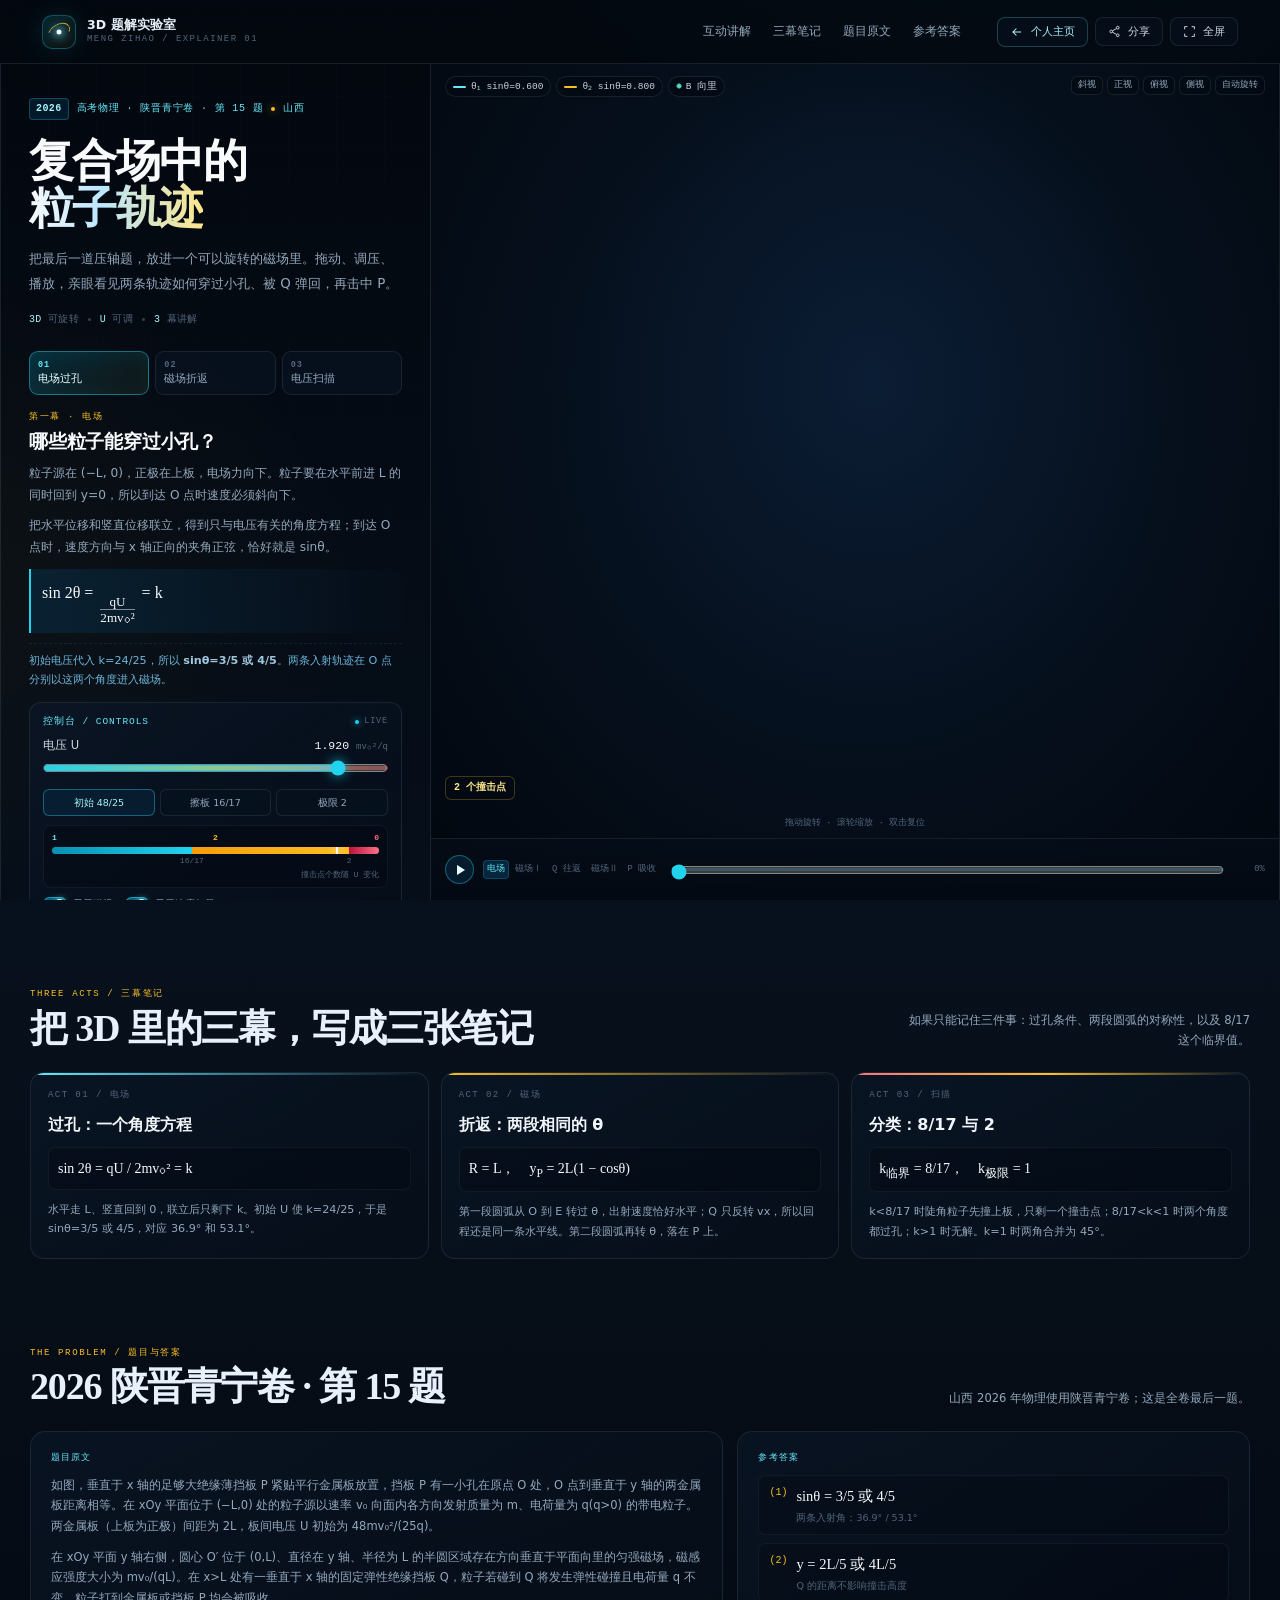
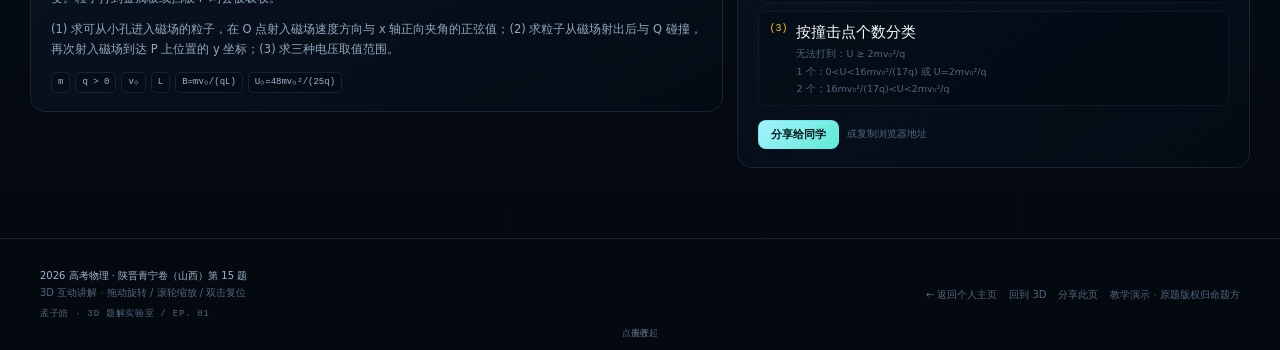
==== commit 4399e72d: "Update lesson embed links" ====
--- a/explainers/2026-shanxi-physics.html
+++ b/explainers/2026-shanxi-physics.html
@@ -496,7 +496,7 @@
       <a href="#answers">参考答案</a>
     </nav>
     <div class="top-actions">
-      <a class="btn ghost home-link" href="../index.html#explainers" aria-label="返回孟子皓个人主页">
+      <a class="btn ghost home-link" href="../index.html#explainers" target="_top" aria-label="返回孟子皓个人主页">
         <svg viewBox="0 0 24 24" fill="none" stroke="currentColor" stroke-width="1.8" aria-hidden="true"><path d="M19 12H5M11 6l-6 6 6 6"/></svg>
         <span class="label-full">个人主页</span>
       </a>
@@ -730,7 +730,7 @@
     <div class="footer-in">
       <div><b>2026 高考物理 · 陕晋青宁卷（山西）第 15 题</b><br>3D 互动讲解 · 拖动旋转 / 滚轮缩放 / 双击复位<span class="footer-series">孟子皓 · 3D 题解实验室 / EP. 01</span></div>
       <div class="footer-links">
-        <a href="../index.html#explainers">← 返回个人主页</a>
+        <a href="../index.html#explainers" target="_top">← 返回个人主页</a>
         <a href="#lab">回到 3D</a>
         <button type="button" class="js-share">分享此页</button>
         <span>教学演示 · 原题版权归命题方</span>
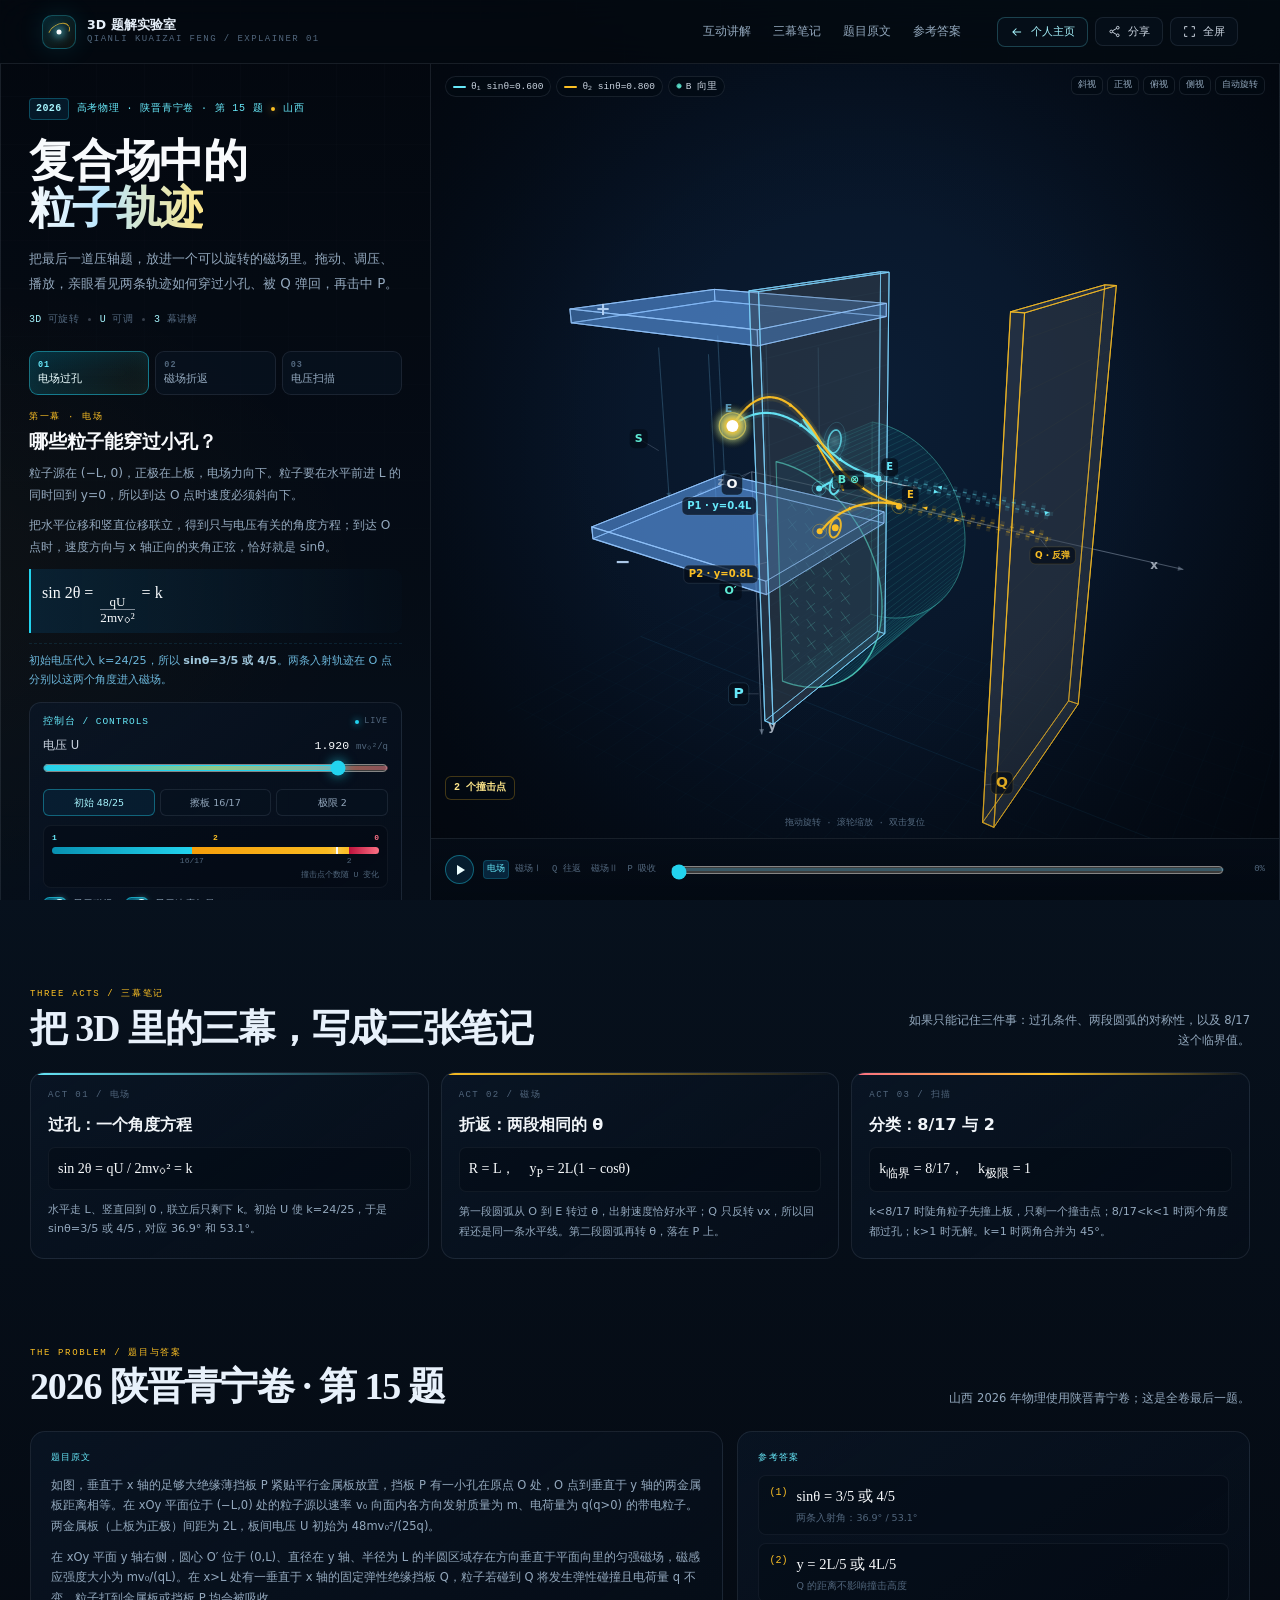
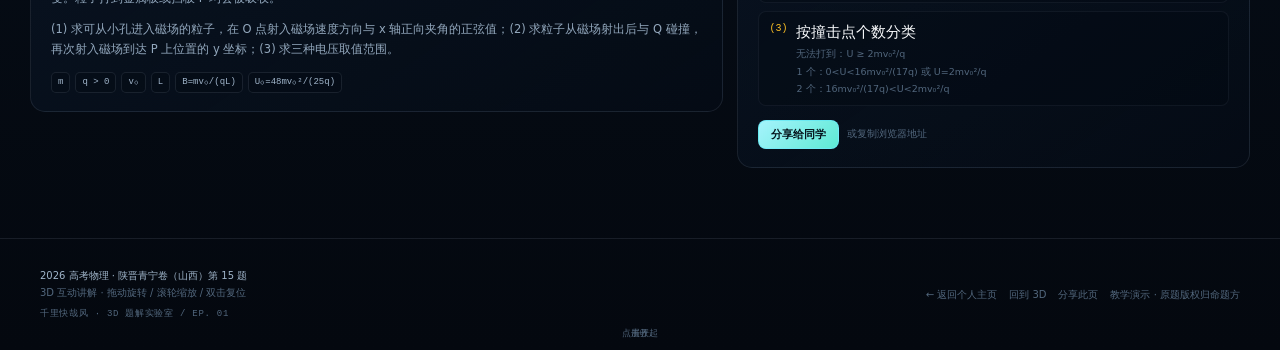
==== commit 9dca0c73: "Rename personal identity to ?????" ====
--- a/explainers/2026-shanxi-physics.html
+++ b/explainers/2026-shanxi-physics.html
@@ -3,12 +3,12 @@
 <head>
 <meta charset="utf-8">
 <meta name="viewport" content="width=device-width,initial-scale=1,viewport-fit=cover">
-<title>复合场中的粒子轨迹 · 3D 题解 01 | 孟子皓</title>
-<meta name="description" content="孟子皓的 3D 题解实验室 · EP.01：2026 高考物理陕晋青宁卷（山西）第 15 题。可旋转 3D 场景、可调电压、三幕讲解。肉眼看见粒子如何穿过小孔、被 Q 弹回并击中 P。">
-<meta name="author" content="孟子皓">
+<title>复合场中的粒子轨迹 · 3D 题解 01 | 千里快哉风</title>
+<meta name="description" content="千里快哉风的 3D 题解实验室 · EP.01：2026 高考物理陕晋青宁卷（山西）第 15 题。可旋转 3D 场景、可调电压、三幕讲解。肉眼看见粒子如何穿过小孔、被 Q 弹回并击中 P。">
+<meta name="author" content="千里快哉风">
 <meta name="theme-color" content="#04080f">
 <meta property="og:type" content="website">
-<meta property="og:site_name" content="孟子皓 · 3D 题解实验室">
+<meta property="og:site_name" content="千里快哉风 · 3D 题解实验室">
 <meta property="og:title" content="复合场中的粒子轨迹 · 3D 题解 01">
 <meta property="og:description" content="把最后一道压轴题，放进一个可以旋转的磁场。拖动、调压、播放，亲眼看见两条粒子轨迹如何穿过小孔、被 Q 弹回，再击中 P。">
 <meta property="og:image" content="../assets/explainers/2026-shanxi-physics-scene.jpg">
@@ -482,11 +482,11 @@
 <body>
 <div class="page" id="top">
   <header class="topbar">
-    <a class="brand" href="#top" aria-label="孟子皓 3D 题解实验室 · 回到顶部">
+    <a class="brand" href="#top" aria-label="千里快哉风 3D 题解实验室 · 回到顶部">
       <span class="brand-mark" aria-hidden="true"></span>
       <span>
         <b>3D 题解实验室</b>
-        <small>MENG ZIHAO / EXPLAINER 01</small>
+        <small>QIANLI KUAIZAI FENG / EXPLAINER 01</small>
       </span>
     </a>
     <nav class="topnav" aria-label="页面导航">
@@ -496,7 +496,7 @@
       <a href="#answers">参考答案</a>
     </nav>
     <div class="top-actions">
-      <a class="btn ghost home-link" href="../index.html#explainers" target="_top" aria-label="返回孟子皓个人主页">
+      <a class="btn ghost home-link" href="../index.html#explainers" target="_top" aria-label="返回千里快哉风个人主页">
         <svg viewBox="0 0 24 24" fill="none" stroke="currentColor" stroke-width="1.8" aria-hidden="true"><path d="M19 12H5M11 6l-6 6 6 6"/></svg>
         <span class="label-full">个人主页</span>
       </a>
@@ -728,7 +728,7 @@
 
   <footer>
     <div class="footer-in">
-      <div><b>2026 高考物理 · 陕晋青宁卷（山西）第 15 题</b><br>3D 互动讲解 · 拖动旋转 / 滚轮缩放 / 双击复位<span class="footer-series">孟子皓 · 3D 题解实验室 / EP. 01</span></div>
+      <div><b>2026 高考物理 · 陕晋青宁卷（山西）第 15 题</b><br>3D 互动讲解 · 拖动旋转 / 滚轮缩放 / 双击复位<span class="footer-series">千里快哉风 · 3D 题解实验室 / EP. 01</span></div>
       <div class="footer-links">
         <a href="../index.html#explainers" target="_top">← 返回个人主页</a>
         <a href="#lab">回到 3D</a>
